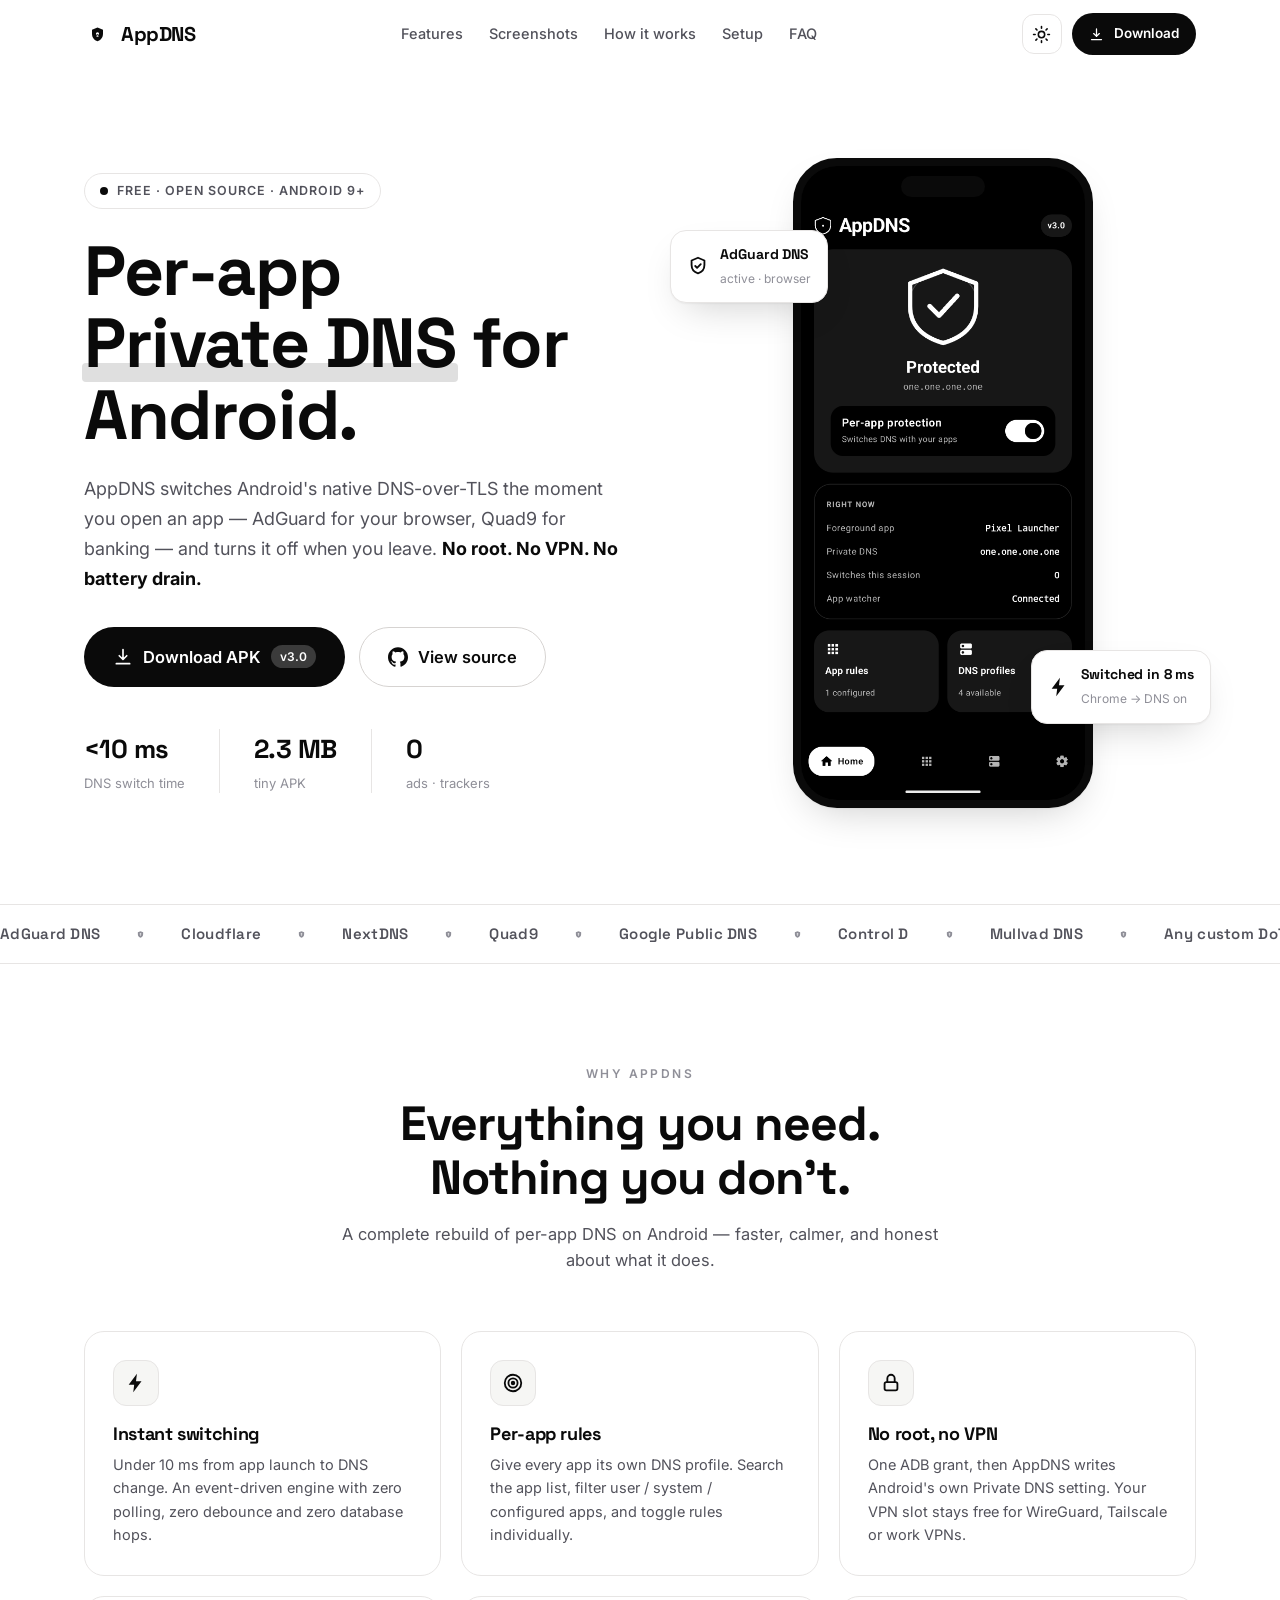
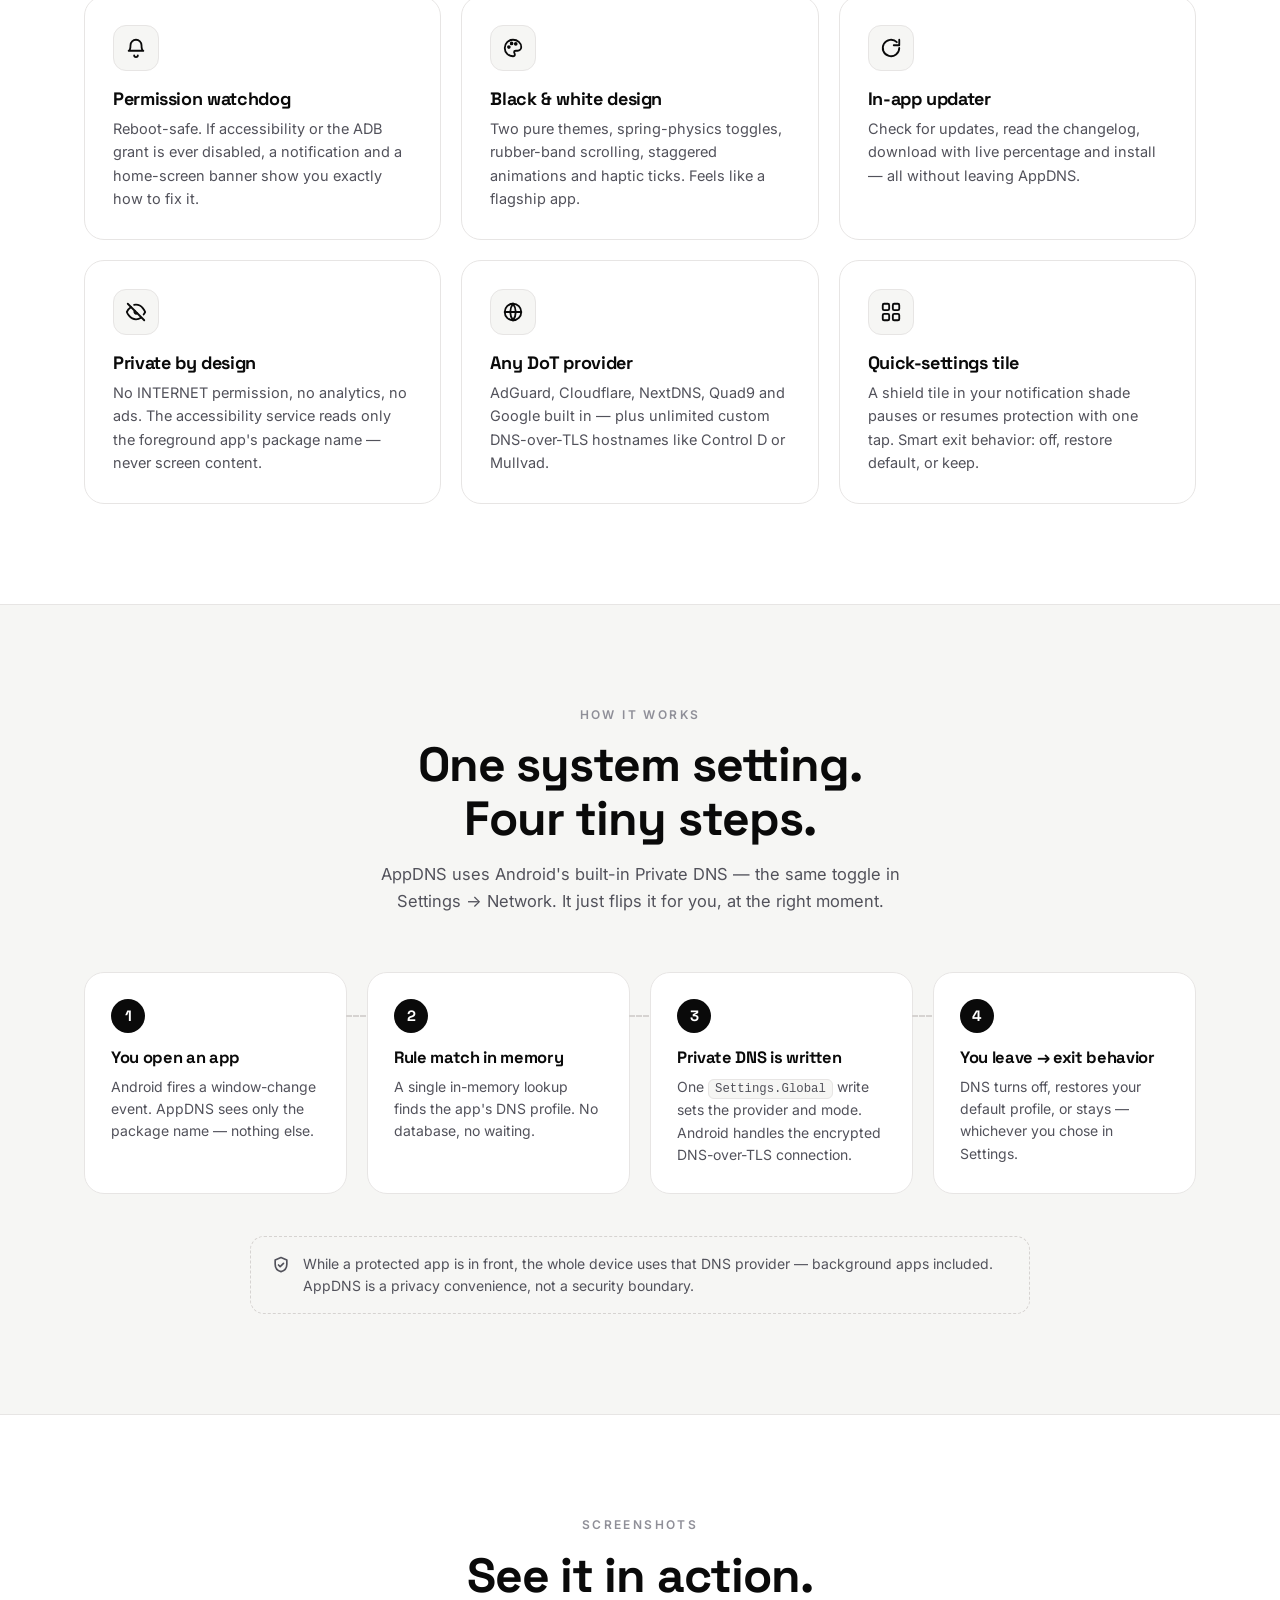
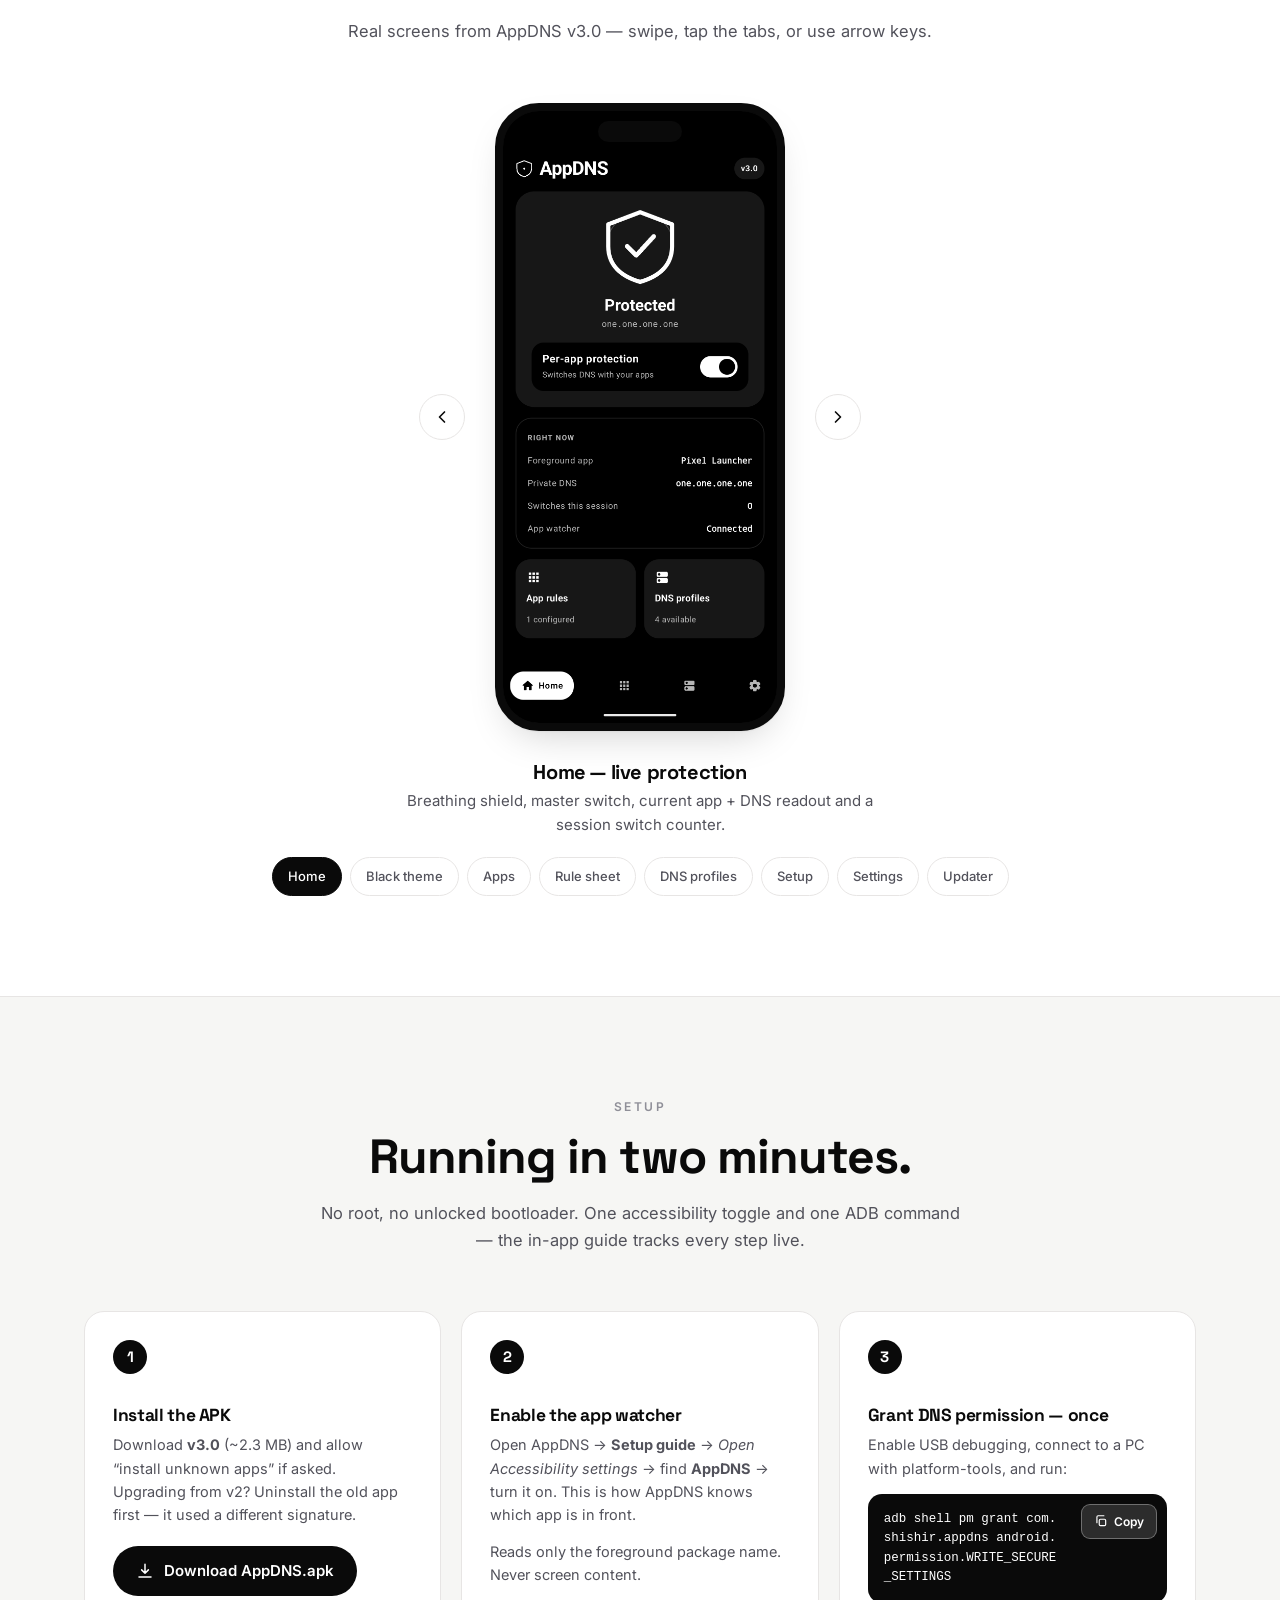
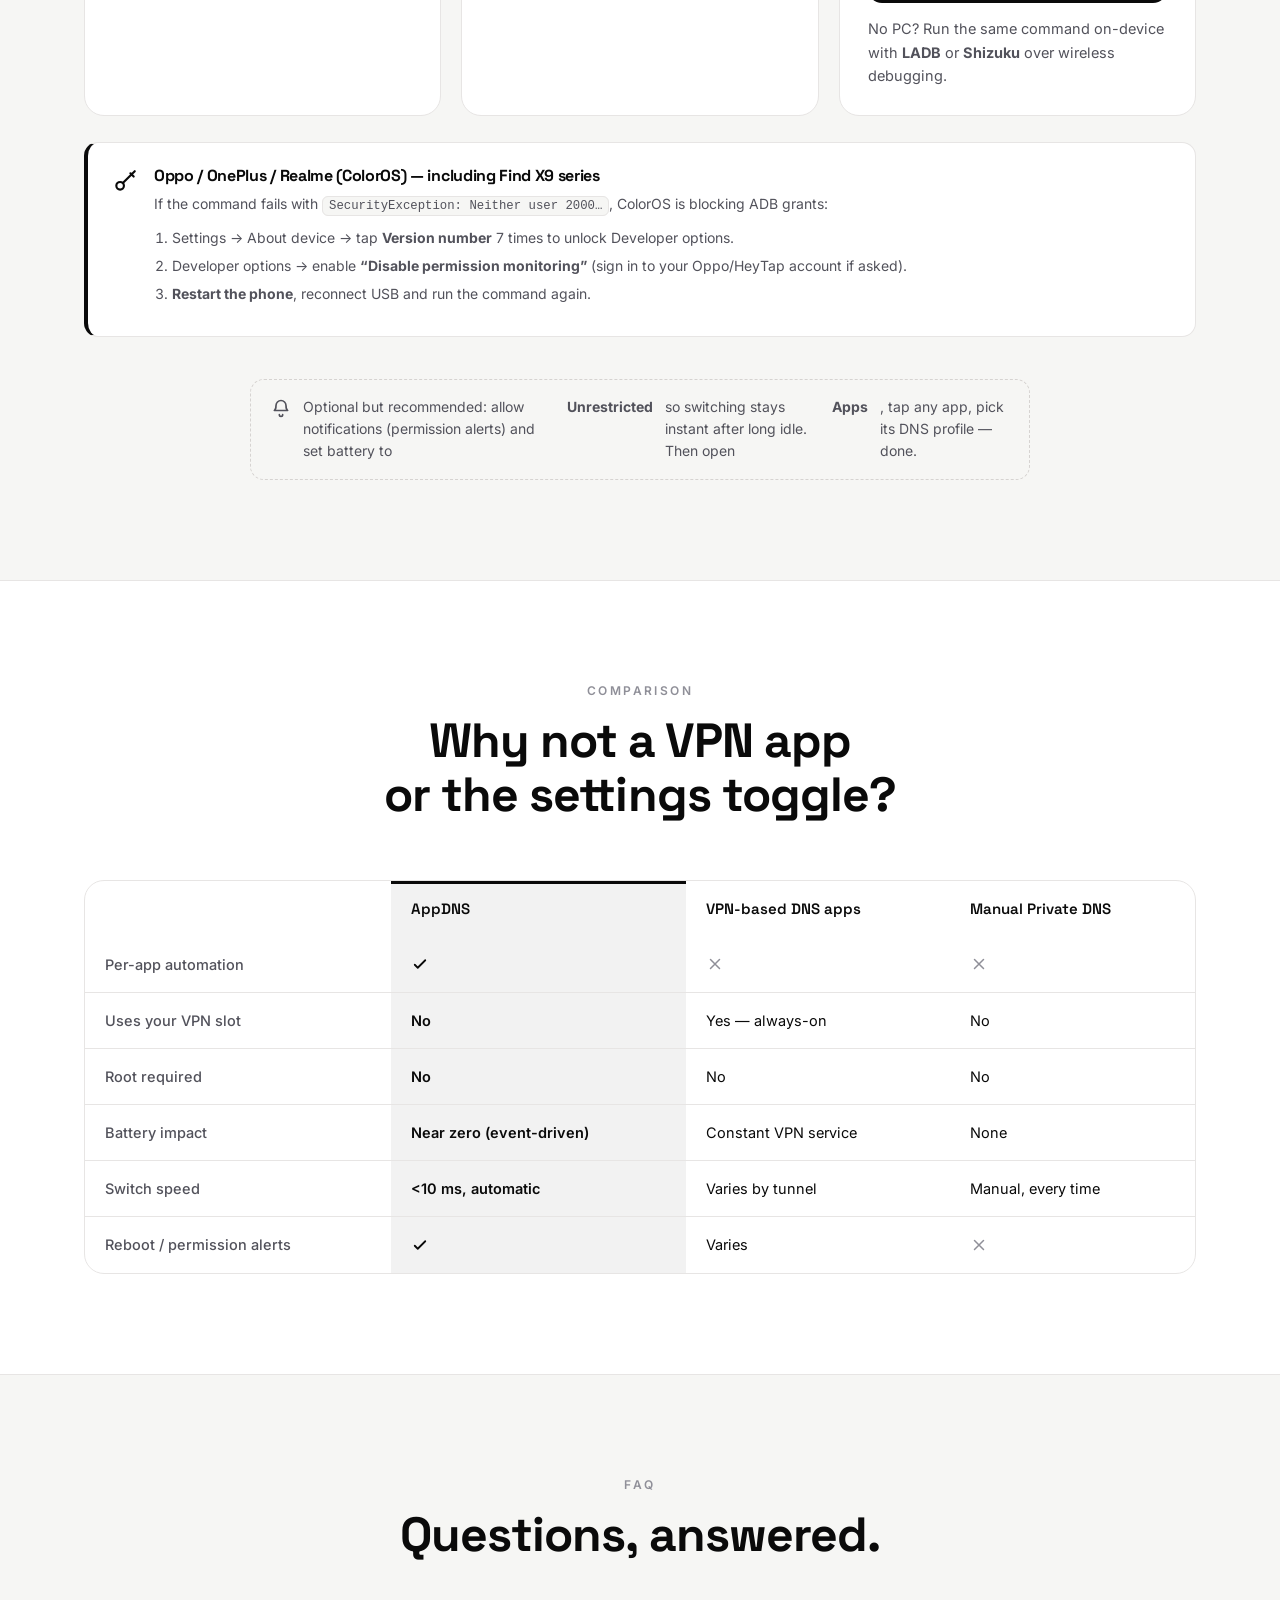
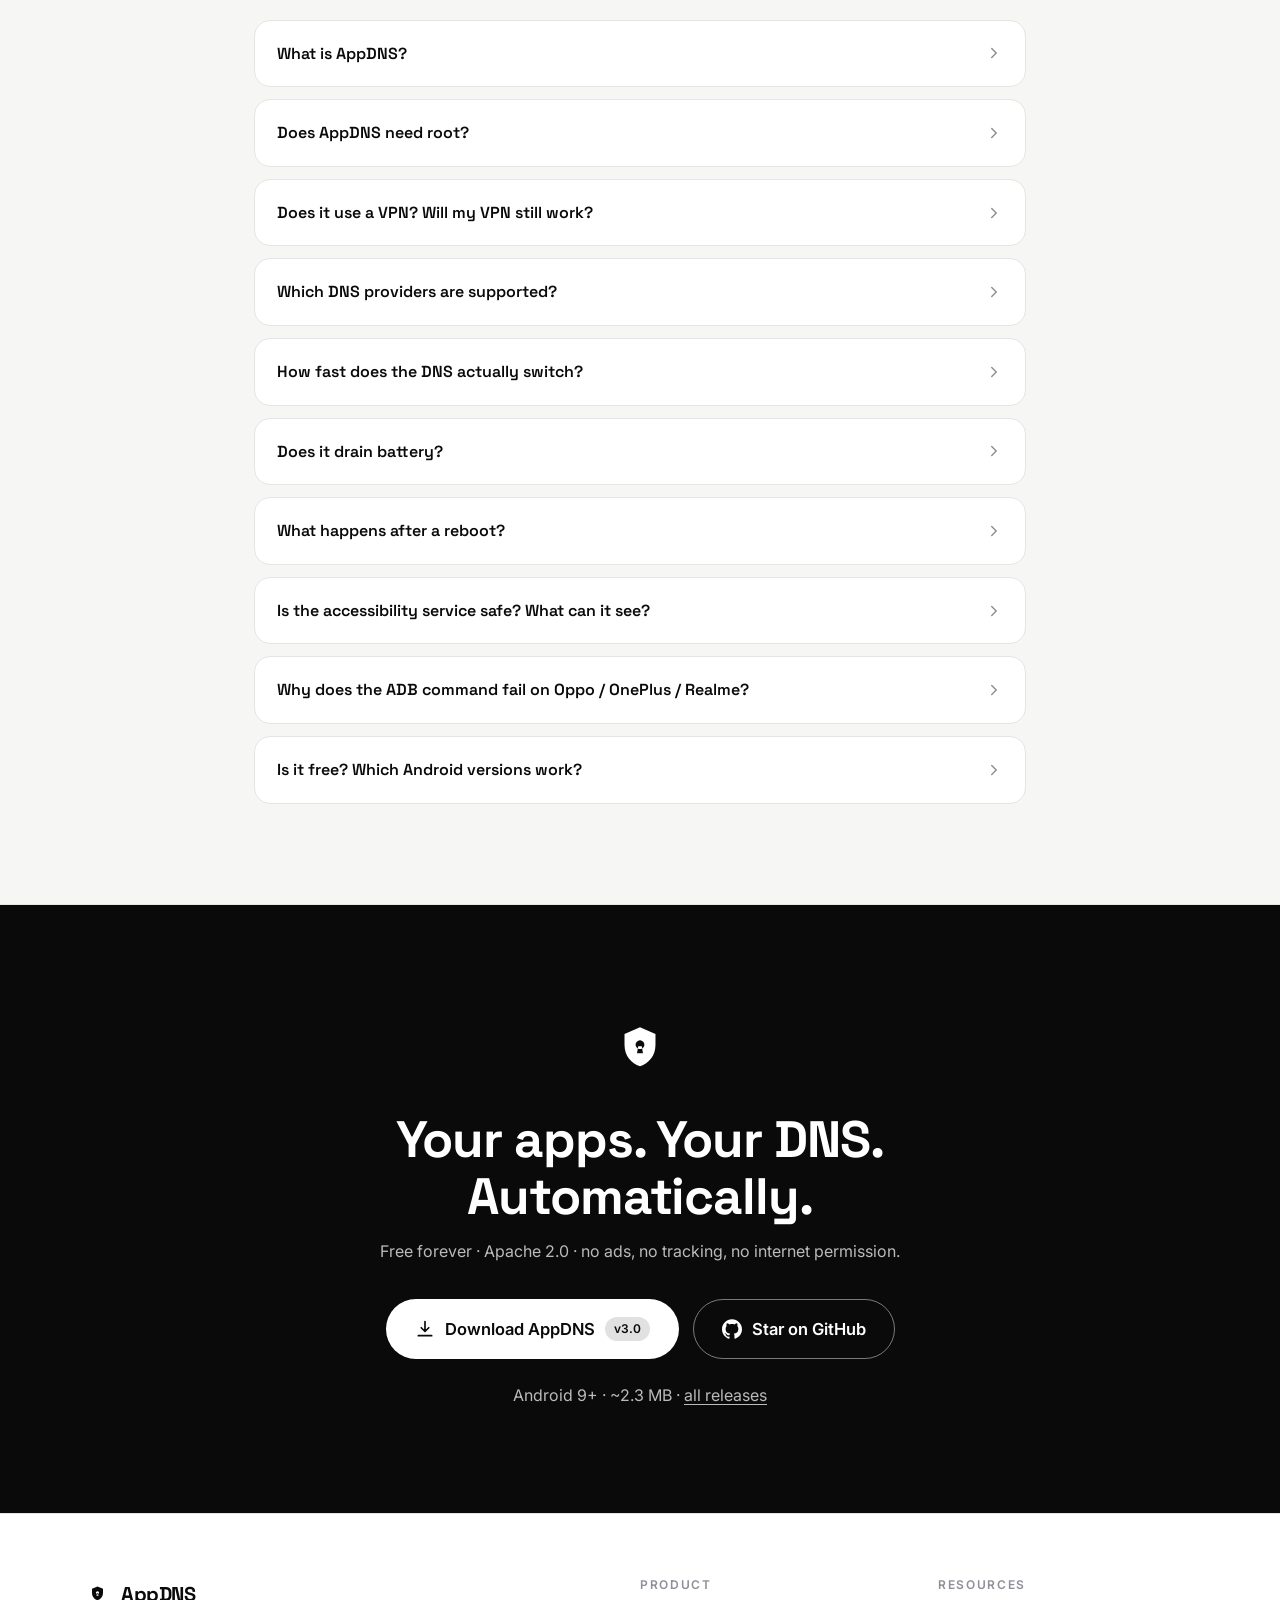
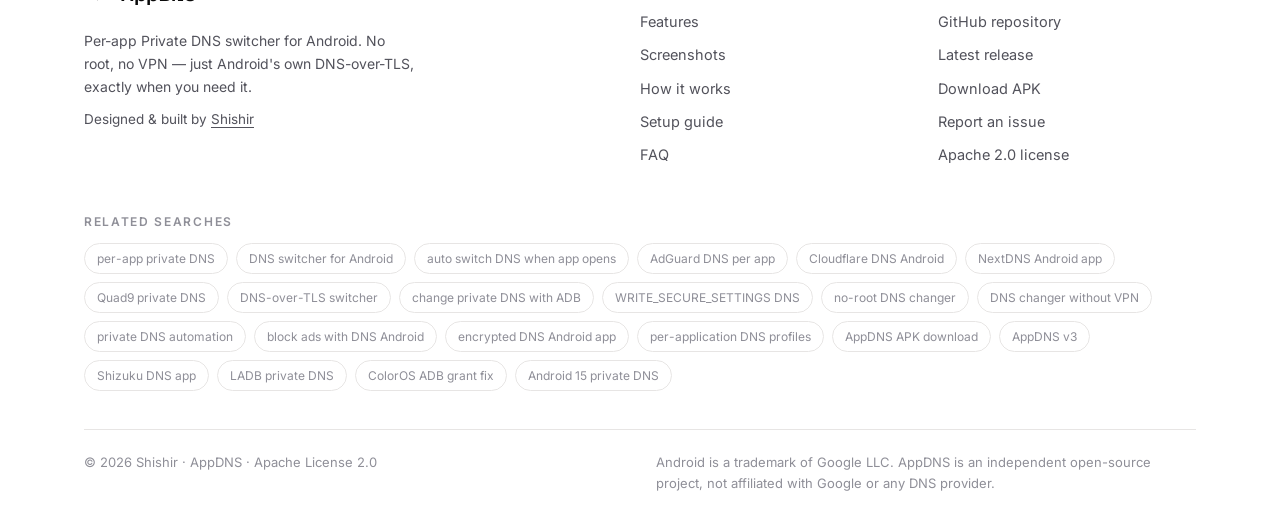
==== docs/index.html @ 61c4eb55 "Add SEO-optimized landing page (GitHub Pages)" ====
<!DOCTYPE html>
<html lang="en" data-theme="light">
<head>
<meta charset="utf-8">
<meta name="viewport" content="width=device-width, initial-scale=1">
<title>AppDNS — Per-App Private DNS Switcher for Android (No Root, No VPN)</title>
<meta name="description" content="AppDNS auto-switches Android's Private DNS (DNS-over-TLS) per app — AdGuard, Cloudflare, NextDNS, Quad9. No root, no VPN, instant switching. Free & open source APK.">
<meta name="keywords" content="appdns, appdns apk, appdns android, appdns v3, per app dns, per-app private dns, private dns per app android, dns switcher android, auto switch dns android, automatic dns changer, dns over tls app, dns-over-tls switcher, dot dns android, adguard dns per app, adguard private dns android, cloudflare dns android, nextdns android, quad9 android, google dns android, control d android, mullvad dns android, change private dns automatically, private dns automation, dns changer no root, no root dns app, write_secure_settings dns, adb private dns command, accessibility dns switcher, android dns app, per application dns, dns profiles android, app based dns, smart dns android, dns toggle app, private dns manager, dns privacy android, block ads dns android, encrypted dns android, shishir appdns, appdns github">
<meta name="author" content="Shishir">
<meta name="robots" content="index, follow, max-image-preview:large, max-snippet:-1">
<meta name="rating" content="general">
<link rel="canonical" href="https://shishir-ip.github.io/AppDNS/">
<meta name="theme-color" content="#ffffff">
<meta property="og:type" content="website">
<meta property="og:site_name" content="AppDNS">
<meta property="og:title" content="AppDNS — Per-App Private DNS Switcher for Android">
<meta property="og:description" content="Different Private DNS for every app. AdGuard when you browse, off when you leave. No root, no VPN, no battery drain. Free & open source.">
<meta property="og:url" content="https://shishir-ip.github.io/AppDNS/">
<meta property="og:image" content="https://shishir-ip.github.io/AppDNS/assets/og-image.png">
<meta property="og:image:width" content="1200">
<meta property="og:image:height" content="630">
<meta property="og:image:alt" content="AppDNS — Per-App Private DNS for Android. No root, no VPN, free and open source.">
<meta property="og:locale" content="en_US">
<meta name="twitter:card" content="summary_large_image">
<meta name="twitter:title" content="AppDNS — Per-App Private DNS Switcher for Android">
<meta name="twitter:description" content="Auto-switch Android Private DNS (DNS-over-TLS) per app. AdGuard, Cloudflare, NextDNS, Quad9. No root, no VPN. Free & open source APK.">
<meta name="twitter:image" content="https://shishir-ip.github.io/AppDNS/assets/og-image.png">
<meta name="twitter:image:alt" content="AppDNS shield logo — per-app private DNS for Android">
<meta name="application-name" content="AppDNS">
<meta name="apple-mobile-web-app-title" content="AppDNS">
<meta name="format-detection" content="telephone=no">
<link rel="icon" href="assets/favicon.ico" sizes="48x48">
<link rel="icon" href="assets/favicon.svg" type="image/svg+xml">
<link rel="icon" href="assets/favicon-192.png" type="image/png" sizes="192x192">
<link rel="apple-touch-icon" href="assets/apple-touch-icon.png">
<link rel="manifest" href="site.webmanifest">
<link rel="preconnect" href="https://fonts.googleapis.com">
<link rel="preconnect" href="https://fonts.gstatic.com" crossorigin>
<link href="https://fonts.googleapis.com/css2?family=Inter:wght@400;500;600&family=Space+Grotesk:wght@500;600;700&display=swap" rel="stylesheet">
<link rel="stylesheet" href="assets/style.css">
<link rel="preload" as="image" href="screenshots/home-light.png" fetchpriority="high">
<script type="application/ld+json">
{
  "@context": "https://schema.org",
  "@type": "SoftwareApplication",
  "name": "AppDNS",
  "alternateName": "AppDNS — Per-App Private DNS Switcher",
  "url": "https://shishir-ip.github.io/AppDNS/",
  "image": "https://shishir-ip.github.io/AppDNS/assets/og-image.png",
  "description": "AppDNS automatically switches Android's native Private DNS (DNS-over-TLS) per app. Open an app and its DNS profile applies in under 10 ms; leave and DNS turns off. No root, no VPN, no battery drain. Free and open source.",
  "operatingSystem": "Android 9.0 and up",
  "applicationCategory": "UtilitiesApplication",
  "applicationSubCategory": "DNS & Network Privacy",
  "softwareVersion": "3.0",
  "fileSize": "2.3MB",
  "downloadUrl": "https://github.com/Shishir-ip/AppDNS/releases/latest/download/AppDNS.apk",
  "installUrl": "https://github.com/Shishir-ip/AppDNS/releases/latest",
  "screenshot": [
    "https://shishir-ip.github.io/AppDNS/screenshots/home-light.png",
    "https://shishir-ip.github.io/AppDNS/screenshots/home-dark.png",
    "https://shishir-ip.github.io/AppDNS/screenshots/apps.png",
    "https://shishir-ip.github.io/AppDNS/screenshots/rule-sheet.png",
    "https://shishir-ip.github.io/AppDNS/screenshots/dns-profiles.png",
    "https://shishir-ip.github.io/AppDNS/screenshots/setup.png",
    "https://shishir-ip.github.io/AppDNS/screenshots/settings.png",
    "https://shishir-ip.github.io/AppDNS/screenshots/updater.png"
  ],
  "featureList": "Per-app Private DNS rules, DNS-over-TLS profiles (AdGuard, Cloudflare, NextDNS, Quad9, Google, custom), instant event-driven switching, permission watchdog with reboot alerts, quick-settings tile, in-app updater, black & white themes, no internet permission",
  "offers": { "@type": "Offer", "price": "0", "priceCurrency": "USD", "availability": "https://schema.org/InStock" },
  "author": { "@type": "Person", "name": "Shishir", "url": "https://github.com/Shishir-ip" },
  "license": "https://www.apache.org/licenses/LICENSE-2.0",
  "isAccessibleForFree": true,
  "inLanguage": "en"
}
</script>
<script type="application/ld+json">
{
  "@context": "https://schema.org",
  "@type": "WebSite",
  "name": "AppDNS",
  "url": "https://shishir-ip.github.io/AppDNS/",
  "publisher": { "@type": "Person", "name": "Shishir", "url": "https://github.com/Shishir-ip" }
}
</script>
<script type="application/ld+json">
{
  "@context": "https://schema.org",
  "@type": "FAQPage",
  "mainEntity": [
    { "@type": "Question", "name": "What is AppDNS?", "acceptedAnswer": { "@type": "Answer", "text": "AppDNS is a free, open-source Android app that automatically switches the system Private DNS (DNS-over-TLS) provider based on the app you are using. Open a configured app and its DNS profile applies instantly; leave it and DNS turns off or restores your default." } },
    { "@type": "Question", "name": "Does AppDNS need root?", "acceptedAnswer": { "@type": "Answer", "text": "No. One ADB command grants WRITE_SECURE_SETTINGS once — no root and no unlocked bootloader. You can also run the command on-device with Shizuku or LADB over wireless debugging." } },
    { "@type": "Question", "name": "Does AppDNS use a VPN?", "acceptedAnswer": { "@type": "Answer", "text": "No. AppDNS writes directly to Android's native Private DNS setting, so your VPN slot stays free. WireGuard, Tailscale and work VPNs keep working, and there is no always-on VPN notification." } },
    { "@type": "Question", "name": "Which DNS providers does AppDNS support?", "acceptedAnswer": { "@type": "Answer", "text": "Any DNS-over-TLS hostname: AdGuard, Cloudflare, NextDNS, Quad9, Google, Control D, Mullvad, or your own server. Four profiles are built in and you can add unlimited custom profiles." } },
    { "@type": "Question", "name": "How fast does AppDNS switch DNS?", "acceptedAnswer": { "@type": "Answer", "text": "Typically under 10 milliseconds after an app comes to the foreground. Rules live in memory and an accessibility window-change event triggers a single system write — no polling, no database, no debounce." } },
    { "@type": "Question", "name": "Does AppDNS drain battery?", "acceptedAnswer": { "@type": "Answer", "text": "No. It is event-driven and idle between app switches. There is no background polling and no network traffic — the app does not even hold the INTERNET permission." } },
    { "@type": "Question", "name": "What happens after a reboot?", "acceptedAnswer": { "@type": "Answer", "text": "Both permissions normally survive reboots. If your device ever disables the accessibility service or revokes the ADB grant, AppDNS's watchdog detects it and shows a notification plus a home-screen banner with a fix-it guide." } },
    { "@type": "Question", "name": "Is the accessibility service safe? What can it see?", "acceptedAnswer": { "@type": "Answer", "text": "AppDNS reads only the foreground app's package name from window-change events. It never reads screen content, keystrokes or personal data, and it has no internet permission, so nothing can leave your device. The full source code is public on GitHub." } },
    { "@type": "Question", "name": "Why does the ADB command fail on Oppo, OnePlus or Realme?", "acceptedAnswer": { "@type": "Answer", "text": "ColorOS blocks ADB permission grants with 'SecurityException: Neither user 2000...'. Enable Developer options, turn on 'Disable permission monitoring' (sign-in may be required), restart the phone and run the command again. The in-app setup guide walks you through it." } },
    { "@type": "Question", "name": "Is AppDNS free and which Android versions are supported?", "acceptedAnswer": { "@type": "Answer", "text": "Completely free and open source under Apache 2.0 — no ads, no tracking. It works on Android 9 (Pie) and newer, including Android 15. The APK is about 2.3 MB and future versions install through the built-in updater." } }
  ]
}
</script>
<script>(function(){try{var t=localStorage.getItem('appdns-theme');if(!t)t=window.matchMedia('(prefers-color-scheme: dark)').matches?'dark':'light';document.documentElement.setAttribute('data-theme',t);}catch(e){}})();</script>
</head>
<body>
<a class="skip-link" href="#main">Skip to content</a>
<div class="progress" id="progress" aria-hidden="true"></div>
<svg width="0" height="0" style="position:absolute" aria-hidden="true">
  <defs>
    <symbol id="i-shield" viewBox="0 0 108 108"><path fill="currentColor" fill-rule="evenodd" d="M54 26 L76 35.4 V51 C76 66.2 66.6 76.9 54 81.4 C41.4 76.9 32 66.2 32 51 V35.4 Z M54 44.5 a6.2 6.2 0 1 0 .01 0 Z M51.4 53 L56.6 53 L58.2 63 L49.8 63 Z"/></symbol>
    <symbol id="i-github" viewBox="0 0 24 24"><path fill="currentColor" d="M12 .297c-6.63 0-12 5.373-12 12 0 5.303 3.438 9.8 8.205 11.385.6.113.82-.258.82-.577 0-.285-.01-1.04-.015-2.04-3.338.724-4.042-1.61-4.042-1.61C4.422 18.07 3.633 17.7 3.633 17.7c-1.087-.744.084-.729.084-.729 1.205.084 1.838 1.236 1.838 1.236 1.07 1.835 2.809 1.305 3.495.998.108-.776.417-1.305.76-1.605-2.665-.3-5.466-1.332-5.466-5.93 0-1.31.465-2.38 1.235-3.22-.135-.303-.54-1.523.105-3.176 0 0 1.005-.322 3.3 1.23.96-.267 1.98-.399 3-.405 1.02.006 2.04.138 3 .405 2.28-1.552 3.285-1.23 3.285-1.23.645 1.653.24 2.873.12 3.176.765.84 1.23 1.91 1.23 3.22 0 4.61-2.805 5.625-5.475 5.92.42.36.81 1.096.81 2.22 0 1.606-.015 2.896-.015 3.286 0 .315.21.69.825.57C20.565 22.092 24 17.592 24 12.297c0-6.627-5.373-12-12-12"/></symbol>
    <symbol id="i-download" viewBox="0 0 24 24"><path fill="none" stroke="currentColor" stroke-width="2" stroke-linecap="round" stroke-linejoin="round" d="M12 3v12m0 0-4.5-4.5M12 15l4.5-4.5M4 20h16"/></symbol>
    <symbol id="i-sun" viewBox="0 0 24 24"><g fill="none" stroke="currentColor" stroke-width="2" stroke-linecap="round"><circle cx="12" cy="12" r="4"/><path d="M12 2v2m0 16v2M4.9 4.9l1.4 1.4m11.4 11.4 1.4 1.4M2 12h2m16 0h2M4.9 19.1l1.4-1.4M17.7 6.3l1.4-1.4"/></g></symbol>
    <symbol id="i-moon" viewBox="0 0 24 24"><path fill="none" stroke="currentColor" stroke-width="2" stroke-linecap="round" stroke-linejoin="round" d="M21 12.8A9 9 0 1 1 11.2 3a7 7 0 0 0 9.8 9.8z"/></symbol>
    <symbol id="i-menu" viewBox="0 0 24 24"><path fill="none" stroke="currentColor" stroke-width="2" stroke-linecap="round" d="M4 7h16M4 12h16M4 17h16"/></symbol>
    <symbol id="i-x" viewBox="0 0 24 24"><path fill="none" stroke="currentColor" stroke-width="2" stroke-linecap="round" d="M6 6l12 12M18 6 6 18"/></symbol>
    <symbol id="i-chev" viewBox="0 0 24 24"><path fill="none" stroke="currentColor" stroke-width="2" stroke-linecap="round" stroke-linejoin="round" d="M9 6l6 6-6 6"/></symbol>
    <symbol id="i-copy" viewBox="0 0 24 24"><g fill="none" stroke="currentColor" stroke-width="2" stroke-linecap="round" stroke-linejoin="round"><rect x="9" y="9" width="11" height="11" rx="2"/><path d="M5 15V5a2 2 0 0 1 2-2h10"/></g></symbol>
    <symbol id="i-check" viewBox="0 0 24 24"><path fill="none" stroke="currentColor" stroke-width="2.4" stroke-linecap="round" stroke-linejoin="round" d="M5 13l4 4L19 7"/></symbol>
    <symbol id="i-bolt" viewBox="0 0 24 24"><path fill="currentColor" d="M13 2 4 14h6l-1 8 9-12h-6l1-8z"/></symbol>
    <symbol id="i-target" viewBox="0 0 24 24"><g fill="none" stroke="currentColor" stroke-width="2"><circle cx="12" cy="12" r="9"/><circle cx="12" cy="12" r="5"/><circle cx="12" cy="12" r="1.4" fill="currentColor"/></g></symbol>
    <symbol id="i-lock" viewBox="0 0 24 24"><g fill="none" stroke="currentColor" stroke-width="2" stroke-linecap="round" stroke-linejoin="round"><rect x="5" y="11" width="14" height="9" rx="2"/><path d="M8 11V7a4 4 0 0 1 8 0v4"/></g></symbol>
    <symbol id="i-bell" viewBox="0 0 24 24"><g fill="none" stroke="currentColor" stroke-width="2" stroke-linecap="round" stroke-linejoin="round"><path d="M6 9a6 6 0 0 1 12 0c0 5 2 6 2 6H4s2-1 2-6"/><path d="M10 20a2 2 0 0 0 4 0"/></g></symbol>
    <symbol id="i-palette" viewBox="0 0 24 24"><g fill="none" stroke="currentColor" stroke-width="2" stroke-linecap="round" stroke-linejoin="round"><path d="M12 3a9 9 0 1 0 0 18c1.4 0 2-.9 2-2 0-1.2-.8-1.6-.8-2.6 0-1 .8-1.4 1.8-1.4H17a4 4 0 0 0 4-4c0-4.4-4-8-9-8z"/><circle cx="7.5" cy="11" r="1" fill="currentColor"/><circle cx="10.5" cy="7" r="1" fill="currentColor"/><circle cx="15" cy="7.5" r="1" fill="currentColor"/></g></symbol>
    <symbol id="i-refresh" viewBox="0 0 24 24"><g fill="none" stroke="currentColor" stroke-width="2" stroke-linecap="round" stroke-linejoin="round"><path d="M21 12a9 9 0 1 1-2.64-6.36"/><path d="M21 3v6h-6"/></g></symbol>
    <symbol id="i-eyeoff" viewBox="0 0 24 24"><g fill="none" stroke="currentColor" stroke-width="2" stroke-linecap="round" stroke-linejoin="round"><path d="M3 3l18 18"/><path d="M10.6 10.6a2 2 0 0 0 2.8 2.8"/><path d="M9.9 4.24A9.5 9.5 0 0 1 12 4c7 0 10 8 10 8a13.4 13.4 0 0 1-1.67 2.68"/><path d="M6.61 6.61A13.5 13.5 0 0 0 2 12s3 8 10 8a9.7 9.7 0 0 0 5.39-1.61"/></g></symbol>
    <symbol id="i-globe" viewBox="0 0 24 24"><g fill="none" stroke="currentColor" stroke-width="2" stroke-linecap="round"><circle cx="12" cy="12" r="9"/><path d="M3 12h18"/><path d="M12 3a15 15 0 0 1 0 18 15 15 0 0 1 0-18z"/></g></symbol>
    <symbol id="i-arrow" viewBox="0 0 24 24"><path fill="none" stroke="currentColor" stroke-width="2" stroke-linecap="round" stroke-linejoin="round" d="M5 12h14m-6-6 6 6-6 6"/></symbol>
    <symbol id="i-key" viewBox="0 0 24 24"><g fill="none" stroke="currentColor" stroke-width="2" stroke-linecap="round" stroke-linejoin="round"><circle cx="7.5" cy="15.5" r="3.5"/><path d="M10 13 21 2m-4 2 3 3"/></g></symbol>
    <symbol id="i-tile" viewBox="0 0 24 24"><g fill="none" stroke="currentColor" stroke-width="2" stroke-linejoin="round"><rect x="3" y="3" width="7" height="7" rx="1.5"/><rect x="14" y="3" width="7" height="7" rx="1.5"/><rect x="3" y="14" width="7" height="7" rx="1.5"/><rect x="14" y="14" width="7" height="7" rx="1.5"/></g></symbol>
    <symbol id="i-shieldcheck" viewBox="0 0 24 24"><g fill="none" stroke="currentColor" stroke-width="2" stroke-linecap="round" stroke-linejoin="round"><path d="M12 3l7 3v5c0 5-3.5 8-7 9-3.5-1-7-4-7-9V6z"/><path d="M9 12l2 2 4-4"/></g></symbol>
  </defs>
</svg>
<header class="nav" id="nav">
  <div class="container nav-inner">
    <a class="brand" href="#top" aria-label="AppDNS — back to top">
      <svg class="brand-mark" aria-hidden="true"><use href="#i-shield"/></svg>
      <span class="brand-name">AppDNS</span>
    </a>
    <nav class="nav-links" id="navLinks" aria-label="Primary">
      <a href="#features">Features</a>
      <a href="#screenshots">Screenshots</a>
      <a href="#how">How it works</a>
      <a href="#setup">Setup</a>
      <a href="#faq">FAQ</a>
    </nav>
    <div class="nav-actions">
      <button class="icon-btn" id="themeToggle" type="button" aria-label="Switch between black and white theme">
        <svg class="ic-sun" aria-hidden="true"><use href="#i-sun"/></svg>
        <svg class="ic-moon" aria-hidden="true"><use href="#i-moon"/></svg>
      </button>
      <a class="btn btn-primary btn-sm nav-dl" href="https://github.com/Shishir-ip/AppDNS/releases/latest/download/AppDNS.apk">
        <svg aria-hidden="true"><use href="#i-download"/></svg><span>Download</span>
      </a>
      <button class="icon-btn menu-btn" id="menuBtn" type="button" aria-label="Open menu" aria-expanded="false" aria-controls="navLinks">
        <svg class="ic-menu" aria-hidden="true"><use href="#i-menu"/></svg>
        <svg class="ic-x" aria-hidden="true"><use href="#i-x"/></svg>
      </button>
    </div>
  </div>
</header>
<main id="main">
<section class="hero" id="top">
  <div class="container hero-grid">
    <div class="hero-copy">
      <p class="eyebrow reveal"><span class="pulse-dot" aria-hidden="true"></span>Free · Open source · Android 9+</p>
      <h1 class="reveal d1">Per-app <span class="h1-mark">Private&nbsp;DNS</span> for Android.</h1>
      <p class="lead reveal d2">AppDNS switches Android's native DNS-over-TLS the moment you open an app — AdGuard for your browser, Quad9 for banking — and turns it off when you leave. <strong>No root. No VPN. No battery drain.</strong></p>
      <div class="hero-cta reveal d3">
        <a class="btn btn-primary btn-lg" href="https://github.com/Shishir-ip/AppDNS/releases/latest/download/AppDNS.apk">
          <svg aria-hidden="true"><use href="#i-download"/></svg>
          Download APK <span class="ver-pill" data-version>v3.0</span>
        </a>
        <a class="btn btn-ghost btn-lg" href="https://github.com/Shishir-ip/AppDNS" target="_blank" rel="noopener">
          <svg aria-hidden="true"><use href="#i-github"/></svg>
          View source
        </a>
      </div>
      <ul class="hero-stats reveal d4">
        <li><strong>&lt;10&nbsp;ms</strong><span>DNS switch time</span></li>
        <li><strong>2.3&nbsp;MB</strong><span>tiny APK</span></li>
        <li><strong>0</strong><span>ads · trackers</span></li>
      </ul>
    </div>
    <div class="hero-visual reveal d2">
      <div class="radar" aria-hidden="true"><i></i><i></i><i></i></div>
      <div class="phone-tilt" id="heroTilt">
        <div class="phone phone-hero float-anim">
          <div class="phone-notch" aria-hidden="true"></div>
          <img id="heroShot" src="screenshots/home-light.png" alt="AppDNS home screen — live shield status showing per-app private DNS protection is active" width="1080" height="2400" fetchpriority="high">
        </div>
      </div>
      <div class="hero-chip chip-a float-anim" aria-hidden="true">
        <svg><use href="#i-shieldcheck"/></svg>
        <div><b>AdGuard DNS</b><span>active · browser</span></div>
      </div>
      <div class="hero-chip chip-b float-anim" aria-hidden="true">
        <svg><use href="#i-bolt"/></svg>
        <div><b>Switched in 8&nbsp;ms</b><span>Chrome → DNS on</span></div>
      </div>
    </div>
  </div>
</section>
<div class="marquee" aria-label="Works with every DNS-over-TLS provider">
  <div class="marquee-track">
    <div class="marquee-group">
      <span>AdGuard DNS</span><svg aria-hidden="true"><use href="#i-shield"/></svg>
      <span>Cloudflare</span><svg aria-hidden="true"><use href="#i-shield"/></svg>
      <span>NextDNS</span><svg aria-hidden="true"><use href="#i-shield"/></svg>
      <span>Quad9</span><svg aria-hidden="true"><use href="#i-shield"/></svg>
      <span>Google Public DNS</span><svg aria-hidden="true"><use href="#i-shield"/></svg>
      <span>Control&nbsp;D</span><svg aria-hidden="true"><use href="#i-shield"/></svg>
      <span>Mullvad DNS</span><svg aria-hidden="true"><use href="#i-shield"/></svg>
      <span>Any custom DoT hostname</span><svg aria-hidden="true"><use href="#i-shield"/></svg>
    </div>
    <div class="marquee-group" aria-hidden="true">
      <span>AdGuard DNS</span><svg><use href="#i-shield"/></svg>
      <span>Cloudflare</span><svg><use href="#i-shield"/></svg>
      <span>NextDNS</span><svg><use href="#i-shield"/></svg>
      <span>Quad9</span><svg><use href="#i-shield"/></svg>
      <span>Google Public DNS</span><svg><use href="#i-shield"/></svg>
      <span>Control&nbsp;D</span><svg><use href="#i-shield"/></svg>
      <span>Mullvad DNS</span><svg><use href="#i-shield"/></svg>
      <span>Any custom DoT hostname</span><svg><use href="#i-shield"/></svg>
    </div>
  </div>
</div>
<section class="section" id="features">
  <div class="container">
    <header class="sec-head reveal">
      <p class="kicker">Why AppDNS</p>
      <h2>Everything you need.<br>Nothing you don't.</h2>
      <p class="sec-sub">A complete rebuild of per-app DNS on Android — faster, calmer, and honest about what it does.</p>
    </header>
    <div class="feat-grid">
      <article class="feat-card reveal">
        <div class="feat-ic"><svg aria-hidden="true"><use href="#i-bolt"/></svg></div>
        <h3>Instant switching</h3>
        <p>Under 10&nbsp;ms from app launch to DNS change. An event-driven engine with zero polling, zero debounce and zero database hops.</p>
      </article>
      <article class="feat-card reveal d1">
        <div class="feat-ic"><svg aria-hidden="true"><use href="#i-target"/></svg></div>
        <h3>Per-app rules</h3>
        <p>Give every app its own DNS profile. Search the app list, filter user / system / configured apps, and toggle rules individually.</p>
      </article>
      <article class="feat-card reveal d2">
        <div class="feat-ic"><svg aria-hidden="true"><use href="#i-lock"/></svg></div>
        <h3>No root, no VPN</h3>
        <p>One ADB grant, then AppDNS writes Android's own Private DNS setting. Your VPN slot stays free for WireGuard, Tailscale or work VPNs.</p>
      </article>
      <article class="feat-card reveal">
        <div class="feat-ic"><svg aria-hidden="true"><use href="#i-bell"/></svg></div>
        <h3>Permission watchdog</h3>
        <p>Reboot-safe. If accessibility or the ADB grant is ever disabled, a notification and a home-screen banner show you exactly how to fix it.</p>
      </article>
      <article class="feat-card reveal d1">
        <div class="feat-ic"><svg aria-hidden="true"><use href="#i-palette"/></svg></div>
        <h3>Black &amp; white design</h3>
        <p>Two pure themes, spring-physics toggles, rubber-band scrolling, staggered animations and haptic ticks. Feels like a flagship app.</p>
      </article>
      <article class="feat-card reveal d2">
        <div class="feat-ic"><svg aria-hidden="true"><use href="#i-refresh"/></svg></div>
        <h3>In-app updater</h3>
        <p>Check for updates, read the changelog, download with live percentage and install — all without leaving AppDNS.</p>
      </article>
      <article class="feat-card reveal">
        <div class="feat-ic"><svg aria-hidden="true"><use href="#i-eyeoff"/></svg></div>
        <h3>Private by design</h3>
        <p>No INTERNET permission, no analytics, no ads. The accessibility service reads only the foreground app's package name — never screen content.</p>
      </article>
      <article class="feat-card reveal d1">
        <div class="feat-ic"><svg aria-hidden="true"><use href="#i-globe"/></svg></div>
        <h3>Any DoT provider</h3>
        <p>AdGuard, Cloudflare, NextDNS, Quad9 and Google built in — plus unlimited custom DNS-over-TLS hostnames like Control&nbsp;D or Mullvad.</p>
      </article>
      <article class="feat-card reveal d2">
        <div class="feat-ic"><svg aria-hidden="true"><use href="#i-tile"/></svg></div>
        <h3>Quick-settings tile</h3>
        <p>A shield tile in your notification shade pauses or resumes protection with one tap. Smart exit behavior: off, restore default, or keep.</p>
      </article>
    </div>
  </div>
</section>
<section class="section section-alt" id="how">
  <div class="container">
    <header class="sec-head reveal">
      <p class="kicker">How it works</p>
      <h2>One system setting.<br>Four tiny steps.</h2>
      <p class="sec-sub">AppDNS uses Android's built-in Private DNS — the same toggle in Settings&nbsp;→&nbsp;Network. It just flips it for you, at the right moment.</p>
    </header>
    <ol class="steps">
      <li class="step reveal">
        <span class="step-num">1</span>
        <h3>You open an app</h3>
        <p>Android fires a window-change event. AppDNS sees only the package name — nothing else.</p>
      </li>
      <li class="step reveal d1">
        <span class="step-num">2</span>
        <h3>Rule match in memory</h3>
        <p>A single in-memory lookup finds the app's DNS profile. No database, no waiting.</p>
      </li>
      <li class="step reveal d2">
        <span class="step-num">3</span>
        <h3>Private DNS is written</h3>
        <p>One <code>Settings.Global</code> write sets the provider and mode. Android handles the encrypted DNS-over-TLS connection.</p>
      </li>
      <li class="step reveal d3">
        <span class="step-num">4</span>
        <h3>You leave → exit behavior</h3>
        <p>DNS turns off, restores your default profile, or stays — whichever you chose in Settings.</p>
      </li>
    </ol>
    <p class="note reveal"><svg aria-hidden="true"><use href="#i-shieldcheck"/></svg>While a protected app is in front, the whole device uses that DNS provider — background apps included. AppDNS is a privacy convenience, not a security boundary.</p>
  </div>
</section>
<section class="section" id="screenshots">
  <div class="container">
    <header class="sec-head reveal">
      <p class="kicker">Screenshots</p>
      <h2>See it in action.</h2>
      <p class="sec-sub">Real screens from AppDNS v3.0 — swipe, tap the tabs, or use arrow keys.</p>
    </header>
    <div class="shots-stage reveal">
      <button class="shot-arrow" id="shotPrev" type="button" aria-label="Previous screenshot"><svg aria-hidden="true"><use href="#i-chev"/></svg></button>
      <div class="phone phone-shot" id="shotPhone">
        <div class="phone-notch" aria-hidden="true"></div>
        <div class="shot-stack" id="shotStack">
          <img class="shot active" src="screenshots/home-light.png" alt="AppDNS home screen in white theme — live shield status, master protection switch, current app and DNS readout" width="1080" height="2400" loading="lazy" data-title="Home — live protection" data-desc="Breathing shield, master switch, current app + DNS readout and a session switch counter.">
          <img class="shot" src="screenshots/home-dark.png" alt="AppDNS home screen in pure black theme — per-app private DNS status on OLED black" width="1080" height="2400" loading="lazy" data-title="Pure black theme" data-desc="OLED-friendly black theme. Follow the system or pick White / Black manually.">
          <img class="shot" src="screenshots/apps.png" alt="AppDNS per-app rules list — searchable Android app list with DNS profile assignments" width="1080" height="2400" loading="lazy" data-title="Per-app rules" data-desc="Searchable app list with user / system / configured filters and per-rule toggles.">
          <img class="shot" src="screenshots/rule-sheet.png" alt="AppDNS bottom sheet — assign a DNS-over-TLS profile to a specific Android app" width="1080" height="2400" loading="lazy" data-title="Assign a profile" data-desc="Tap any app, pick its DNS in a smooth bottom sheet, enable or disable the rule.">
          <img class="shot" src="screenshots/dns-profiles.png" alt="AppDNS DNS profiles — Cloudflare, AdGuard, Google, Quad9 and custom DNS-over-TLS hostnames" width="1080" height="2400" loading="lazy" data-title="DNS profiles" data-desc="Cloudflare, AdGuard, Google and Quad9 built in — add unlimited custom DoT hostnames.">
          <img class="shot" src="screenshots/setup.png" alt="AppDNS setup guide — accessibility step, one-tap ADB command copy and ColorOS fix note" width="1080" height="2400" loading="lazy" data-title="Guided setup" data-desc="Live step status, one-tap copy of the ADB command, and the ColorOS fix note.">
          <img class="shot" src="screenshots/settings.png" alt="AppDNS settings — black and white themes, exit behavior, haptics and in-app update check" width="1080" height="2400" loading="lazy" data-title="Settings" data-desc="Theme, exit behavior, haptics, switch notifications, battery shortcut and credits.">
          <img class="shot" src="screenshots/updater.png" alt="AppDNS in-app updater — changelog popup and APK download with live percentage" width="1080" height="2400" loading="lazy" data-title="In-app updates" data-desc="Changelog popup, download with live percentage, then an Install button.">
        </div>
      </div>
      <button class="shot-arrow" id="shotNext" type="button" aria-label="Next screenshot"><svg aria-hidden="true"><use href="#i-chev"/></svg></button>
    </div>
    <div class="shots-caption reveal">
      <h3 id="shotTitle">Home — live protection</h3>
      <p id="shotDesc">Breathing shield, master switch, current app + DNS readout and a session switch counter.</p>
    </div>
    <div class="shots-tabs reveal" id="shotTabs" role="tablist" aria-label="Choose a screenshot">
      <button role="tab" aria-selected="true" type="button">Home</button>
      <button role="tab" aria-selected="false" type="button">Black theme</button>
      <button role="tab" aria-selected="false" type="button">Apps</button>
      <button role="tab" aria-selected="false" type="button">Rule sheet</button>
      <button role="tab" aria-selected="false" type="button">DNS profiles</button>
      <button role="tab" aria-selected="false" type="button">Setup</button>
      <button role="tab" aria-selected="false" type="button">Settings</button>
      <button role="tab" aria-selected="false" type="button">Updater</button>
    </div>
  </div>
</section>
<section class="section section-alt" id="setup">
  <div class="container">
    <header class="sec-head reveal">
      <p class="kicker">Setup</p>
      <h2>Running in two minutes.</h2>
      <p class="sec-sub">No root, no unlocked bootloader. One accessibility toggle and one ADB command — the in-app guide tracks every step live.</p>
    </header>
    <div class="setup-grid">
      <article class="setup-card reveal">
        <span class="step-num">1</span>
        <h3>Install the APK</h3>
        <p>Download <b data-version>v3.0</b> (~2.3&nbsp;MB) and allow “install unknown apps” if asked. Upgrading from v2? Uninstall the old app first — it used a different signature.</p>
        <a class="btn btn-primary" href="https://github.com/Shishir-ip/AppDNS/releases/latest/download/AppDNS.apk"><svg aria-hidden="true"><use href="#i-download"/></svg>Download AppDNS.apk</a>
      </article>
      <article class="setup-card reveal d1">
        <span class="step-num">2</span>
        <h3>Enable the app watcher</h3>
        <p>Open AppDNS → <b>Setup guide</b> → <i>Open Accessibility settings</i> → find <b>AppDNS</b> → turn it on. This is how AppDNS knows which app is in front.</p>
        <p class="mini">Reads only the foreground package name. Never screen content.</p>
      </article>
      <article class="setup-card reveal d2">
        <span class="step-num">3</span>
        <h3>Grant DNS permission — once</h3>
        <p>Enable USB debugging, connect to a PC with platform-tools, and run:</p>
        <div class="code-block">
          <code id="adbCmd">adb shell pm grant com.shishir.appdns android.permission.WRITE_SECURE_SETTINGS</code>
          <button class="copy-btn" id="copyAdb" type="button" aria-label="Copy ADB command">
            <svg class="ic-copy" aria-hidden="true"><use href="#i-copy"/></svg>
            <svg class="ic-check" aria-hidden="true"><use href="#i-check"/></svg>
            <span>Copy</span>
          </button>
        </div>
        <p class="mini">No PC? Run the same command on-device with <b>LADB</b> or <b>Shizuku</b> over wireless debugging.</p>
      </article>
    </div>
    <div class="callout reveal">
      <svg aria-hidden="true"><use href="#i-key"/></svg>
      <div>
        <h3>Oppo / OnePlus / Realme (ColorOS) — including Find X9 series</h3>
        <p>If the command fails with <code>SecurityException: Neither user 2000…</code>, ColorOS is blocking ADB grants:</p>
        <ol>
          <li>Settings → About device → tap <b>Version number</b> 7 times to unlock Developer options.</li>
          <li>Developer options → enable <b>“Disable permission monitoring”</b> (sign in to your Oppo/HeyTap account if asked).</li>
          <li><b>Restart the phone</b>, reconnect USB and run the command again.</li>
        </ol>
      </div>
    </div>
    <p class="note reveal"><svg aria-hidden="true"><use href="#i-bell"/></svg>Optional but recommended: allow notifications (permission alerts) and set battery to <b>Unrestricted</b> so switching stays instant after long idle. Then open <b>Apps</b>, tap any app, pick its DNS profile — done.</p>
  </div>
</section>
<section class="section" id="compare">
  <div class="container">
    <header class="sec-head reveal">
      <p class="kicker">Comparison</p>
      <h2>Why not a VPN app<br>or the settings toggle?</h2>
    </header>
    <div class="table-wrap reveal">
      <table class="compare">
        <thead>
          <tr><th scope="col">&nbsp;</th><th scope="col" class="hl">AppDNS</th><th scope="col">VPN-based DNS apps</th><th scope="col">Manual Private DNS</th></tr>
        </thead>
        <tbody>
          <tr><th scope="row">Per-app automation</th><td class="hl"><svg class="yes" aria-label="Yes"><use href="#i-check"/></svg></td><td><svg class="no" aria-label="No"><use href="#i-x"/></svg></td><td><svg class="no" aria-label="No"><use href="#i-x"/></svg></td></tr>
          <tr><th scope="row">Uses your VPN slot</th><td class="hl">No</td><td>Yes — always-on</td><td>No</td></tr>
          <tr><th scope="row">Root required</th><td class="hl">No</td><td>No</td><td>No</td></tr>
          <tr><th scope="row">Battery impact</th><td class="hl">Near zero (event-driven)</td><td>Constant VPN service</td><td>None</td></tr>
          <tr><th scope="row">Switch speed</th><td class="hl">&lt;10 ms, automatic</td><td>Varies by tunnel</td><td>Manual, every time</td></tr>
          <tr><th scope="row">Reboot / permission alerts</th><td class="hl"><svg class="yes" aria-label="Yes"><use href="#i-check"/></svg></td><td>Varies</td><td><svg class="no" aria-label="No"><use href="#i-x"/></svg></td></tr>
        </tbody>
      </table>
    </div>
  </div>
</section>
<section class="section section-alt" id="faq">
  <div class="container container-narrow">
    <header class="sec-head reveal">
      <p class="kicker">FAQ</p>
      <h2>Questions, answered.</h2>
    </header>
    <div class="faq-list">
      <div class="faq-item reveal">
        <button class="faq-q" type="button" aria-expanded="false"><span>What is AppDNS?</span><svg aria-hidden="true"><use href="#i-chev"/></svg></button>
        <div class="faq-a"><div><p>AppDNS is a free, open-source Android app that automatically switches the system <b>Private DNS (DNS-over-TLS)</b> provider based on the app you're using. Open a configured app and its DNS profile applies instantly; leave it and DNS turns off or restores your default.</p></div></div>
      </div>
      <div class="faq-item reveal">
        <button class="faq-q" type="button" aria-expanded="false"><span>Does AppDNS need root?</span><svg aria-hidden="true"><use href="#i-chev"/></svg></button>
        <div class="faq-a"><div><p>No. One ADB command grants <code>WRITE_SECURE_SETTINGS</code> once — no root, no unlocked bootloader. You can also run the command on-device with <b>Shizuku</b> or <b>LADB</b> over wireless debugging.</p></div></div>
      </div>
      <div class="faq-item reveal">
        <button class="faq-q" type="button" aria-expanded="false"><span>Does it use a VPN? Will my VPN still work?</span><svg aria-hidden="true"><use href="#i-chev"/></svg></button>
        <div class="faq-a"><div><p>No VPN at all. AppDNS writes directly to Android's native Private DNS setting, so your VPN slot stays free — WireGuard, Tailscale and work VPNs keep working, and there's no always-on VPN notification.</p></div></div>
      </div>
      <div class="faq-item reveal">
        <button class="faq-q" type="button" aria-expanded="false"><span>Which DNS providers are supported?</span><svg aria-hidden="true"><use href="#i-chev"/></svg></button>
        <div class="faq-a"><div><p>Any <b>DNS-over-TLS</b> hostname: AdGuard, Cloudflare, NextDNS (<code>&lt;id&gt;.dns.nextdns.io</code>), Quad9, Google, Control&nbsp;D, Mullvad — or your own server. Four profiles are built in and you can add unlimited custom ones.</p></div></div>
      </div>
      <div class="faq-item reveal">
        <button class="faq-q" type="button" aria-expanded="false"><span>How fast does the DNS actually switch?</span><svg aria-hidden="true"><use href="#i-chev"/></svg></button>
        <div class="faq-a"><div><p>Typically <b>under 10 milliseconds</b> after an app comes to the foreground. Rules live in memory and an accessibility window-change event triggers a single system write — no polling, no database, no debounce (that was the v2 problem).</p></div></div>
      </div>
      <div class="faq-item reveal">
        <button class="faq-q" type="button" aria-expanded="false"><span>Does it drain battery?</span><svg aria-hidden="true"><use href="#i-chev"/></svg></button>
        <div class="faq-a"><div><p>No. AppDNS is event-driven and idle between app switches. There's no background polling and no network traffic — the app doesn't even hold the <code>INTERNET</code> permission.</p></div></div>
      </div>
      <div class="faq-item reveal">
        <button class="faq-q" type="button" aria-expanded="false"><span>What happens after a reboot?</span><svg aria-hidden="true"><use href="#i-chev"/></svg></button>
        <div class="faq-a"><div><p>Both permissions normally survive reboots. If your device ever disables the accessibility service or revokes the ADB grant, the <b>permission watchdog</b> detects it on boot, screen-on and every 30 minutes — then shows a notification and a home-screen banner with a fix-it guide.</p></div></div>
      </div>
      <div class="faq-item reveal">
        <button class="faq-q" type="button" aria-expanded="false"><span>Is the accessibility service safe? What can it see?</span><svg aria-hidden="true"><use href="#i-chev"/></svg></button>
        <div class="faq-a"><div><p>AppDNS reads <b>only the foreground app's package name</b> from window-change events. It never reads screen content, keystrokes or personal data, and it has no internet permission, so nothing can leave your device. The full source code is public on GitHub.</p></div></div>
      </div>
      <div class="faq-item reveal">
        <button class="faq-q" type="button" aria-expanded="false"><span>Why does the ADB command fail on Oppo / OnePlus / Realme?</span><svg aria-hidden="true"><use href="#i-chev"/></svg></button>
        <div class="faq-a"><div><p>ColorOS blocks ADB permission grants with <code>SecurityException: Neither user 2000…</code>. Enable Developer options → turn on <b>“Disable permission monitoring”</b> (sign-in may be required), restart the phone and run the command again. The in-app setup guide walks you through it.</p></div></div>
      </div>
      <div class="faq-item reveal">
        <button class="faq-q" type="button" aria-expanded="false"><span>Is it free? Which Android versions work?</span><svg aria-hidden="true"><use href="#i-chev"/></svg></button>
        <div class="faq-a"><div><p>Completely free and open source under <b>Apache 2.0</b> — no ads, no tracking. Works on <b>Android 9 (Pie) and newer</b>, including Android 15. The APK is ~2.3&nbsp;MB and future versions install through the built-in updater.</p></div></div>
      </div>
    </div>
  </div>
</section>
<section class="cta" id="download">
  <div class="container cta-inner reveal">
    <svg class="cta-shield" aria-hidden="true"><use href="#i-shield"/></svg>
    <h2>Your apps. Your DNS.<br>Automatically.</h2>
    <p>Free forever · Apache 2.0 · no ads, no tracking, no internet permission.</p>
    <div class="hero-cta">
      <a class="btn btn-invert btn-lg" href="https://github.com/Shishir-ip/AppDNS/releases/latest/download/AppDNS.apk">
        <svg aria-hidden="true"><use href="#i-download"/></svg>
        Download AppDNS <span class="ver-pill" data-version>v3.0</span>
      </a>
      <a class="btn btn-invert-ghost btn-lg" href="https://github.com/Shishir-ip/AppDNS" target="_blank" rel="noopener">
        <svg aria-hidden="true"><use href="#i-github"/></svg>
        Star on GitHub
      </a>
    </div>
    <p class="cta-mini">Android 9+ · ~2.3 MB · <a href="https://github.com/Shishir-ip/AppDNS/releases/latest" target="_blank" rel="noopener">all releases</a></p>
  </div>
</section>
</main>
<footer class="footer">
  <div class="container">
    <div class="footer-grid">
      <div class="footer-brand">
        <a class="brand" href="#top"><svg class="brand-mark" aria-hidden="true"><use href="#i-shield"/></svg><span class="brand-name">AppDNS</span></a>
        <p>Per-app Private DNS switcher for Android. No root, no VPN — just Android's own DNS-over-TLS, exactly when you need it.</p>
        <p class="credit">Designed &amp; built by <a href="https://github.com/Shishir-ip" target="_blank" rel="noopener">Shishir</a></p>
      </div>
      <nav class="footer-col" aria-label="Product">
        <h3>Product</h3>
        <a href="#features">Features</a>
        <a href="#screenshots">Screenshots</a>
        <a href="#how">How it works</a>
        <a href="#setup">Setup guide</a>
        <a href="#faq">FAQ</a>
      </nav>
      <nav class="footer-col" aria-label="Resources">
        <h3>Resources</h3>
        <a href="https://github.com/Shishir-ip/AppDNS" target="_blank" rel="noopener">GitHub repository</a>
        <a href="https://github.com/Shishir-ip/AppDNS/releases/latest" target="_blank" rel="noopener">Latest release</a>
        <a href="https://github.com/Shishir-ip/AppDNS/releases/latest/download/AppDNS.apk">Download APK</a>
        <a href="https://github.com/Shishir-ip/AppDNS/issues" target="_blank" rel="noopener">Report an issue</a>
        <a href="https://github.com/Shishir-ip/AppDNS/blob/main/LICENSE" target="_blank" rel="noopener">Apache 2.0 license</a>
      </nav>
    </div>
    <div class="footer-tags" aria-label="Related searches">
      <h3>Related searches</h3>
      <p class="tag-cloud">
        <span>per-app private DNS</span><span>DNS switcher for Android</span><span>auto switch DNS when app opens</span><span>AdGuard DNS per app</span><span>Cloudflare DNS Android</span><span>NextDNS Android app</span><span>Quad9 private DNS</span><span>DNS-over-TLS switcher</span><span>change private DNS with ADB</span><span>WRITE_SECURE_SETTINGS DNS</span><span>no-root DNS changer</span><span>DNS changer without VPN</span><span>private DNS automation</span><span>block ads with DNS Android</span><span>encrypted DNS Android app</span><span>per-application DNS profiles</span><span>AppDNS APK download</span><span>AppDNS v3</span><span>Shizuku DNS app</span><span>LADB private DNS</span><span>ColorOS ADB grant fix</span><span>Android 15 private DNS</span>
      </p>
    </div>
    <div class="footer-bottom">
      <p>© <span id="year">2026</span> Shishir · AppDNS · Apache License 2.0</p>
      <p class="legal">Android is a trademark of Google LLC. AppDNS is an independent open-source project, not affiliated with Google or any DNS provider.</p>
    </div>
  </div>
</footer>
<script src="assets/app.js" defer></script>
</body>
</html>
---- docs/assets/style.css ----
/* AppDNS landing page — black & white, two themes */
:root{
  --bg:#ffffff; --bg-alt:#f6f6f4; --card:#ffffff;
  --ink:#0a0a0a; --ink-2:#52525b; --ink-3:#8f8f98;
  --line:#e7e5e4; --line-2:#d6d3d1;
  --btn:#0a0a0a; --btn-ink:#ffffff;
  --shadow:0 1px 2px rgba(0,0,0,.05),0 16px 40px -16px rgba(0,0,0,.22);
  --r:20px;
  --disp:'Space Grotesk',system-ui,sans-serif;
  --body:'Inter',system-ui,-apple-system,'Segoe UI',Roboto,sans-serif;
  --spring:cubic-bezier(.34,1.56,.64,1);
  --ease:cubic-bezier(.22,1,.36,1);
}
[data-theme="dark"]{
  --bg:#0a0a0a; --bg-alt:#101010; --card:#121212;
  --ink:#fafafa; --ink-2:#a1a1aa; --ink-3:#6f6f78;
  --line:#242424; --line-2:#3a3a3a;
  --btn:#fafafa; --btn-ink:#0a0a0a;
  --shadow:0 1px 2px rgba(0,0,0,.5),0 20px 48px -16px rgba(0,0,0,.75);
}
*,*::before,*::after{box-sizing:border-box;margin:0;padding:0}
html{scroll-behavior:smooth;scroll-padding-top:92px}
body{
  font-family:var(--body);font-size:16px;line-height:1.6;
  background:var(--bg);color:var(--ink);
  transition:background .45s ease,color .45s ease;
  -webkit-font-smoothing:antialiased;overflow-x:hidden;
}
img{max-width:100%;display:block}
a{color:inherit;text-decoration:none}
button{font:inherit;color:inherit}
svg{width:24px;height:24px;display:block}
::selection{background:var(--ink);color:var(--bg)}
:focus-visible{outline:2px solid var(--ink);outline-offset:3px;border-radius:6px}
::-webkit-scrollbar{width:10px;height:10px}
::-webkit-scrollbar-track{background:var(--bg)}
::-webkit-scrollbar-thumb{background:var(--line-2);border-radius:99px;border:2px solid var(--bg)}
h1,h2,h3{font-family:var(--disp);letter-spacing:-.02em;line-height:1.12;font-weight:700}
code{font-family:ui-monospace,SFMono-Regular,Menlo,Consolas,monospace;font-size:.88em;background:var(--bg-alt);border:1px solid var(--line);padding:2px 6px;border-radius:6px}
.container{max-width:1160px;margin-inline:auto;padding-inline:24px}
.container-narrow{max-width:820px}
.skip-link{position:fixed;top:-60px;left:16px;z-index:100;background:var(--ink);color:var(--bg);padding:10px 18px;border-radius:10px;transition:top .25s}
.skip-link:focus{top:14px}
.progress{position:fixed;top:0;left:0;height:2px;width:0;background:var(--ink);z-index:80;transition:width .1s linear}

/* ---------- nav ---------- */
.nav{position:fixed;top:0;left:0;right:0;z-index:70;background:color-mix(in srgb,var(--bg) 80%,transparent);backdrop-filter:blur(14px);-webkit-backdrop-filter:blur(14px);border-bottom:1px solid transparent;transition:border-color .3s,background .45s}
.nav.scrolled{border-bottom-color:var(--line)}
.nav-inner{display:flex;align-items:center;gap:24px;height:68px}
.brand{display:inline-flex;align-items:center;gap:10px}
.brand-mark{width:27px;height:27px;color:var(--ink)}
.brand-name{font-family:var(--disp);font-weight:700;font-size:20px;letter-spacing:-.02em}
.nav-links{display:flex;gap:26px;margin-inline:auto}
.nav-links a{font-size:14.5px;font-weight:500;color:var(--ink-2);position:relative;padding:4px 0;transition:color .25s}
.nav-links a::after{content:"";position:absolute;left:0;right:0;bottom:-2px;height:2px;background:var(--ink);border-radius:2px;transform:scaleX(0);transform-origin:left;transition:transform .3s var(--ease)}
.nav-links a:hover{color:var(--ink)}
.nav-links a:hover::after{transform:scaleX(1)}
.nav-actions{display:flex;align-items:center;gap:10px}
.icon-btn{width:40px;height:40px;display:grid;place-items:center;border:1px solid var(--line);border-radius:12px;background:transparent;cursor:pointer;position:relative;transition:background .25s,border-color .25s,transform .25s var(--spring)}
.icon-btn:hover{background:var(--bg-alt);border-color:var(--line-2)}
.icon-btn:active{transform:scale(.9)}
.icon-btn svg{width:19px;height:19px;position:absolute;transition:opacity .35s,transform .5s var(--spring)}
#themeToggle .ic-moon{opacity:0;transform:rotate(-90deg) scale(.4)}
[data-theme="dark"] #themeToggle .ic-sun{opacity:0;transform:rotate(90deg) scale(.4)}
[data-theme="dark"] #themeToggle .ic-moon{opacity:1;transform:none}
.menu-btn{display:none}
.menu-btn .ic-x{opacity:0;transform:rotate(90deg) scale(.4)}
.menu-btn.open .ic-menu{opacity:0;transform:rotate(-90deg) scale(.4)}
.menu-btn.open .ic-x{opacity:1;transform:none}

/* ---------- buttons ---------- */
.btn{display:inline-flex;align-items:center;justify-content:center;gap:10px;padding:12px 22px;border-radius:999px;border:1.5px solid transparent;font-weight:600;font-size:15px;cursor:pointer;white-space:nowrap;transition:transform .3s var(--spring),box-shadow .3s,background .3s,color .3s,border-color .3s}
.btn svg{width:18px;height:18px}
.btn:hover{transform:translateY(-2px)}
.btn:active{transform:scale(.95)}
.btn-primary{background:var(--btn);color:var(--btn-ink)}
.btn-primary:hover{box-shadow:var(--shadow)}
.btn-ghost{border-color:var(--line-2);color:var(--ink)}
.btn-ghost:hover{border-color:var(--ink)}
.btn-lg{padding:16px 28px;font-size:16.5px}
.btn-lg svg{width:20px;height:20px}
.btn-sm{padding:9px 16px;font-size:13.5px}
.btn-sm svg{width:15px;height:15px}
.ver-pill{font-size:12px;font-weight:600;padding:2px 9px;border-radius:999px;background:color-mix(in srgb,var(--btn-ink) 20%,transparent)}
.btn-invert{background:var(--bg);color:var(--ink)}
.btn-invert .ver-pill{background:color-mix(in srgb,var(--ink) 12%,transparent)}
.btn-invert:hover{box-shadow:0 18px 44px -14px rgba(0,0,0,.55)}
.btn-invert-ghost{border-color:color-mix(in srgb,var(--bg) 45%,transparent);color:var(--bg)}
.btn-invert-ghost:hover{border-color:var(--bg)}
/* ---------- hero ---------- */
.hero{padding:158px 0 96px;position:relative}
.hero-grid{display:grid;grid-template-columns:1.05fr .95fr;gap:48px;align-items:center}
.eyebrow{display:inline-flex;align-items:center;gap:9px;font-size:12.5px;font-weight:600;letter-spacing:.08em;text-transform:uppercase;color:var(--ink-2);border:1px solid var(--line);background:var(--card);padding:7px 15px;border-radius:999px;margin-bottom:26px}
.pulse-dot{width:8px;height:8px;border-radius:50%;background:var(--ink);position:relative}
.pulse-dot::after{content:"";position:absolute;inset:-4px;border-radius:50%;border:1.5px solid var(--ink);opacity:0;animation:dot-ping 2.2s ease-out infinite}
@keyframes dot-ping{0%{transform:scale(.5);opacity:.8}70%,100%{transform:scale(1.6);opacity:0}}
.hero h1{font-size:clamp(2.7rem,5.6vw,4.35rem);line-height:1.04;margin-bottom:22px}
.h1-mark{position:relative;white-space:nowrap}
.h1-mark::after{content:"";position:absolute;left:-2px;right:-2px;bottom:.06em;height:.28em;background:color-mix(in srgb,var(--ink) 13%,transparent);z-index:-1;border-radius:4px;transform:scaleX(0);transform-origin:left;animation:mark-in .9s .5s var(--ease) forwards}
@keyframes mark-in{to{transform:scaleX(1)}}
.lead{font-size:18px;color:var(--ink-2);max-width:540px;line-height:1.68}
.lead strong{color:var(--ink)}
.hero-cta{display:flex;gap:14px;flex-wrap:wrap;margin-top:32px}
.hero-stats{display:flex;list-style:none;margin-top:42px}
.hero-stats li{display:flex;flex-direction:column;gap:2px}
.hero-stats li+li{margin-left:34px;padding-left:34px;border-left:1px solid var(--line)}
.hero-stats strong{font-family:var(--disp);font-size:26px;letter-spacing:-.02em}
.hero-stats span{font-size:13px;color:var(--ink-3)}
.hero-visual{position:relative;display:grid;place-items:center;min-height:580px;perspective:1200px}
.radar{position:absolute;inset:0;display:grid;place-items:center;pointer-events:none}
.radar i{position:absolute;width:330px;height:330px;border:1px solid var(--line-2);border-radius:50%;opacity:0;animation:radar 4.2s linear infinite}
.radar i:nth-child(2){animation-delay:1.4s}
.radar i:nth-child(3){animation-delay:2.8s}
@keyframes radar{0%{transform:scale(.55);opacity:.9}100%{transform:scale(1.55);opacity:0}}
.phone-tilt{transform-style:preserve-3d;transition:transform .25s ease-out;will-change:transform}
.phone{position:relative;width:300px;aspect-ratio:9/19.5;border-radius:44px;border:8px solid var(--ink);background:var(--ink);overflow:hidden;box-shadow:var(--shadow);transition:border-color .45s}
.phone img{width:100%;height:100%;object-fit:cover;border-radius:36px}
.phone-notch{position:absolute;top:10px;left:50%;transform:translateX(-50%);width:84px;height:21px;background:var(--ink);border-radius:999px;z-index:3;transition:background .45s}
.float-anim{animation:floaty 6s ease-in-out infinite}
@keyframes floaty{50%{transform:translateY(-12px)}}
.hero-chip{position:absolute;display:flex;align-items:center;gap:11px;background:var(--card);border:1px solid var(--line);border-radius:16px;padding:12px 16px;box-shadow:var(--shadow);z-index:4}
.hero-chip svg{width:22px;height:22px;flex-shrink:0}
.hero-chip b{font-family:var(--disp);font-size:14px;display:block;letter-spacing:-.01em}
.hero-chip span{font-size:12px;color:var(--ink-3)}
.chip-a{top:11%;left:-4%;animation-delay:.9s}
.chip-b{bottom:13%;right:-3%;animation-delay:1.8s;animation-duration:7s}

/* ---------- marquee ---------- */
.marquee{border-block:1px solid var(--line);padding:17px 0;overflow:hidden;background:var(--bg);transition:background .45s}
.marquee-track{display:flex;width:max-content;animation:mq 32s linear infinite}
.marquee:hover .marquee-track{animation-play-state:paused}
.marquee-group{display:flex;align-items:center;gap:34px;padding-right:34px}
.marquee-group span{font-family:var(--disp);font-weight:600;font-size:15px;letter-spacing:.02em;color:var(--ink-2);white-space:nowrap}
.marquee-group svg{width:13px;height:13px;color:var(--ink-3);flex-shrink:0}
@keyframes mq{to{transform:translateX(-50%)}}
/* ---------- sections ---------- */
.section{padding:100px 0}
.section-alt{background:var(--bg-alt);border-block:1px solid var(--line);transition:background .45s}
.sec-head{text-align:center;max-width:640px;margin:0 auto 58px}
.kicker{font-size:12px;font-weight:600;letter-spacing:.2em;text-transform:uppercase;color:var(--ink-3);margin-bottom:14px}
.sec-head h2{font-size:clamp(2rem,4.4vw,3rem);margin-bottom:16px}
.sec-sub{color:var(--ink-2);font-size:16.5px}

/* ---------- features ---------- */
.feat-grid{display:grid;grid-template-columns:repeat(3,1fr);gap:20px}
.feat-card{background:var(--card);border:1px solid var(--line);border-radius:var(--r);padding:28px;transition:transform .35s var(--spring),border-color .3s,box-shadow .3s,background .45s}
.feat-card:hover{transform:translateY(-5px);border-color:var(--line-2);box-shadow:var(--shadow)}
.feat-ic{width:46px;height:46px;border-radius:13px;display:grid;place-items:center;background:var(--bg-alt);border:1px solid var(--line);margin-bottom:18px;transition:background .3s,color .3s,border-color .3s}
.feat-ic svg{width:22px;height:22px}
.feat-card:hover .feat-ic{background:var(--ink);color:var(--bg);border-color:var(--ink)}
.feat-card h3{font-size:18px;margin-bottom:8px}
.feat-card p{font-size:14.5px;color:var(--ink-2);line-height:1.62}

/* ---------- how it works ---------- */
.steps{display:grid;grid-template-columns:repeat(4,1fr);gap:20px;list-style:none}
.step{position:relative;background:var(--card);border:1px solid var(--line);border-radius:var(--r);padding:26px;transition:background .45s}
.step:not(:last-child)::after{content:"";position:absolute;top:42px;right:-20px;width:20px;border-top:2px dashed var(--line-2)}
.step-num{display:inline-grid;place-items:center;width:34px;height:34px;border-radius:50%;background:var(--ink);color:var(--bg);font-family:var(--disp);font-weight:700;font-size:15px;margin-bottom:16px;transition:background .45s,color .45s}
.step h3{font-size:16.5px;margin-bottom:8px}
.step p{font-size:14px;color:var(--ink-2)}
.note{display:flex;gap:12px;align-items:flex-start;max-width:780px;margin:42px auto 0;padding:16px 20px;border:1px dashed var(--line-2);border-radius:14px;color:var(--ink-2);font-size:14px}
.note svg{width:20px;height:20px;flex-shrink:0;margin-top:2px}

/* ---------- screenshots carousel ---------- */
.shots-stage{display:flex;align-items:center;justify-content:center;gap:30px;perspective:1200px}
.phone-shot{width:290px;flex-shrink:0;transform-style:preserve-3d}
.phone-shot.swing{animation:swing .55s var(--ease)}
@keyframes swing{0%{transform:rotateY(0)}35%{transform:rotateY(-8deg) scale(.985)}100%{transform:rotateY(0)}}
.shot-stack{position:absolute;inset:0;border-radius:36px;overflow:hidden}
.shot{position:absolute;inset:0;width:100%;height:100%;object-fit:cover;opacity:0;transition:opacity .45s ease}
.shot.active{opacity:1}
.shot-arrow{width:46px;height:46px;border-radius:50%;border:1px solid var(--line);background:var(--card);display:grid;place-items:center;cursor:pointer;flex-shrink:0;transition:background .25s,color .25s,border-color .25s,transform .25s var(--spring)}
.shot-arrow svg{width:20px;height:20px}
.shot-arrow:first-child svg{transform:rotate(180deg)}
.shot-arrow:hover{background:var(--ink);color:var(--bg);border-color:var(--ink)}
.shot-arrow:active{transform:scale(.88)}
.shots-caption{text-align:center;margin-top:30px;min-height:74px}
.shots-caption h3{font-size:20px;margin-bottom:6px;transition:opacity .25s}
.shots-caption p{color:var(--ink-2);font-size:15px;max-width:520px;margin-inline:auto;transition:opacity .25s}
.shots-caption.fading h3,.shots-caption.fading p{opacity:0}
.shots-tabs{display:flex;flex-wrap:wrap;justify-content:center;gap:8px;margin-top:20px}
.shots-tabs button{padding:8px 15px;border-radius:999px;border:1px solid var(--line);background:transparent;font-size:13px;font-weight:500;color:var(--ink-2);cursor:pointer;transition:background .25s,color .25s,border-color .25s,transform .25s var(--spring)}
.shots-tabs button:hover{border-color:var(--ink);color:var(--ink)}
.shots-tabs button:active{transform:scale(.93)}
.shots-tabs button[aria-selected="true"]{background:var(--ink);color:var(--bg);border-color:var(--ink)}
/* ---------- setup ---------- */
.setup-grid{display:grid;grid-template-columns:repeat(3,1fr);gap:20px}
.setup-card{background:var(--card);border:1px solid var(--line);border-radius:var(--r);padding:28px;display:flex;flex-direction:column;align-items:flex-start;transition:background .45s}
.setup-card h3{font-size:17.5px;margin:16px 0 8px}
.setup-card p{font-size:14.5px;color:var(--ink-2)}
.setup-card .btn{margin-top:20px}
.mini{font-size:12.5px;color:var(--ink-3);margin-top:14px}
.code-block{position:relative;width:100%;background:var(--ink);color:var(--bg);border-radius:14px;padding:16px;padding-right:104px;margin-top:14px;transition:background .45s,color .45s}
.code-block code{background:none;border:0;padding:0;color:inherit;font-size:12.5px;line-height:1.55;word-break:break-all;display:block}
.copy-btn{position:absolute;top:10px;right:10px;display:inline-flex;align-items:center;gap:6px;padding:7px 12px;border-radius:9px;border:1px solid color-mix(in srgb,var(--bg) 32%,transparent);background:color-mix(in srgb,var(--bg) 14%,transparent);color:var(--bg);font-size:12px;font-weight:600;cursor:pointer;transition:background .25s,color .25s,transform .25s var(--spring)}
.copy-btn svg{width:14px;height:14px}
.copy-btn .ic-check{display:none}
.copy-btn:hover{background:color-mix(in srgb,var(--bg) 26%,transparent)}
.copy-btn:active{transform:scale(.9)}
.copy-btn.copied{background:var(--bg);color:var(--ink);animation:pop .4s var(--spring)}
.copy-btn.copied .ic-copy{display:none}
.copy-btn.copied .ic-check{display:block}
@keyframes pop{0%{transform:scale(.7)}100%{transform:scale(1)}}
.callout{display:flex;gap:16px;margin-top:26px;padding:24px;border:1px solid var(--line);border-left:4px solid var(--ink);border-radius:14px;background:var(--card);transition:background .45s}
.callout>svg{width:26px;height:26px;flex-shrink:0;margin-top:2px}
.callout h3{font-size:16px;margin-bottom:8px}
.callout p{font-size:14px;color:var(--ink-2)}
.callout ol{margin:10px 0 0 18px}
.callout li{font-size:14px;color:var(--ink-2);margin:6px 0}

/* ---------- comparison ---------- */
.table-wrap{overflow-x:auto;border:1px solid var(--line);border-radius:var(--r);background:var(--card);transition:background .45s}
.compare{width:100%;border-collapse:collapse;min-width:660px}
.compare th,.compare td{padding:16px 20px;text-align:left;font-size:14.5px;border-bottom:1px solid var(--line)}
.compare thead th{font-family:var(--disp);font-weight:600;font-size:15px}
.compare thead th.hl{box-shadow:inset 0 3px 0 var(--ink)}
.compare tbody th{font-weight:500;color:var(--ink-2)}
.compare tr:last-child th,.compare tr:last-child td{border-bottom:0}
.compare .hl{background:color-mix(in srgb,var(--ink) 5%,transparent);font-weight:600}
.compare svg{width:18px;height:18px}
.compare .no{color:var(--ink-3)}

/* ---------- FAQ ---------- */
.faq-list{display:flex;flex-direction:column;gap:12px}
.faq-item{border:1px solid var(--line);border-radius:16px;background:var(--card);overflow:hidden;transition:border-color .3s,background .45s}
.faq-item.open{border-color:var(--line-2)}
.faq-q{width:100%;display:flex;justify-content:space-between;align-items:center;gap:16px;padding:20px 22px;background:none;border:0;font-family:var(--disp);font-weight:600;font-size:16px;text-align:left;cursor:pointer}
.faq-q svg{width:18px;height:18px;flex-shrink:0;color:var(--ink-3);transition:transform .35s var(--ease),color .3s}
.faq-item.open .faq-q svg{transform:rotate(90deg);color:var(--ink)}
.faq-a{display:grid;grid-template-rows:0fr;transition:grid-template-rows .4s var(--ease)}
.faq-a>div{overflow:hidden}
.faq-a p{padding:0 22px 20px;color:var(--ink-2);font-size:15px;line-height:1.68}
.faq-item.open .faq-a{grid-template-rows:1fr}

/* ---------- CTA ---------- */
.cta{background:var(--ink);color:var(--bg);padding:104px 0;text-align:center;transition:background .45s,color .45s}
.cta-shield{width:76px;height:76px;margin:0 auto 26px;animation:breathe 4s ease-in-out infinite}
@keyframes breathe{50%{transform:scale(1.07)}}
.cta h2{font-size:clamp(2rem,4.6vw,3.2rem);margin-bottom:14px}
.cta p{color:color-mix(in srgb,var(--bg) 72%,transparent);font-size:16px}
.cta .hero-cta{justify-content:center;margin-top:34px}
.cta-mini{margin-top:24px;font-size:13px}
.cta-mini a{color:inherit;text-decoration:underline;text-underline-offset:3px}

/* ---------- footer ---------- */
.footer{padding:64px 0 32px;border-top:1px solid var(--line)}
.footer-grid{display:grid;grid-template-columns:2fr 1fr 1fr;gap:40px;margin-bottom:44px}
.footer-brand p{color:var(--ink-2);font-size:14px;max-width:330px;margin-top:14px;line-height:1.65}
.footer-brand .credit{margin-top:10px;font-size:13.5px}
.credit a{text-decoration:underline;text-underline-offset:3px}
.footer-col h3,.footer-tags h3{font-family:var(--body);font-size:12px;font-weight:600;text-transform:uppercase;letter-spacing:.14em;color:var(--ink-3);margin-bottom:14px}
.footer-col a{display:block;color:var(--ink-2);font-size:14.5px;padding:5px 0;transition:color .25s,transform .25s var(--ease)}
.footer-col a:hover{color:var(--ink);transform:translateX(3px)}
.tag-cloud{display:flex;flex-wrap:wrap;gap:8px}
.tag-cloud span{font-size:12px;color:var(--ink-3);border:1px solid var(--line);padding:5px 12px;border-radius:999px;transition:color .25s,border-color .25s;cursor:default}
.tag-cloud span:hover{color:var(--ink);border-color:var(--line-2)}
.footer-bottom{margin-top:38px;padding-top:22px;border-top:1px solid var(--line);display:flex;justify-content:space-between;gap:16px;flex-wrap:wrap;font-size:13px;color:var(--ink-3)}
.footer-bottom .legal{max-width:540px}
/* ---------- reveal on scroll ---------- */
.reveal{opacity:0;transform:translateY(26px);transition:opacity .7s ease,transform .7s var(--ease)}
.reveal.visible{opacity:1;transform:none}
.d1{transition-delay:.08s}.d2{transition-delay:.16s}.d3{transition-delay:.24s}.d4{transition-delay:.32s}

/* ---------- responsive ---------- */
@media (max-width:1024px){
  .hero-grid{gap:28px}
  .chip-a{left:0}
  .chip-b{right:0}
  .feat-grid{grid-template-columns:repeat(2,1fr)}
  .steps{grid-template-columns:repeat(2,1fr)}
  .step:not(:last-child)::after{display:none}
}
@media (max-width:960px){
  .hero{padding:128px 0 72px}
  .hero-grid{grid-template-columns:1fr}
  .hero-copy{text-align:center}
  .lead{margin-inline:auto}
  .hero-cta,.hero-stats{justify-content:center}
  .hero-visual{min-height:520px;margin-top:12px}
  .setup-grid{grid-template-columns:1fr}
  .footer-grid{grid-template-columns:1fr 1fr}
  .footer-brand{grid-column:1/-1}
}
@media (max-width:860px){
  .menu-btn{display:grid}
  .nav-links{position:fixed;top:68px;left:0;right:0;margin:0;flex-direction:column;gap:2px;background:var(--bg);border-bottom:1px solid var(--line);padding:14px 24px 18px;opacity:0;transform:translateY(-10px);pointer-events:none;transition:opacity .3s,transform .3s var(--ease);box-shadow:var(--shadow)}
  .nav-links.open{opacity:1;transform:none;pointer-events:auto}
  .nav-links a{padding:12px 4px;font-size:16px}
  .nav-links a::after{display:none}
}
@media (max-width:640px){
  .container{padding-inline:18px}
  .section{padding:76px 0}
  .sec-head{margin-bottom:42px}
  .feat-grid,.steps{grid-template-columns:1fr}
  .phone-hero{width:250px}
  .phone-shot{width:242px}
  .hero-visual{min-height:470px}
  .hero-chip{padding:10px 13px;border-radius:13px}
  .hero-chip b{font-size:12.5px}
  .hero-chip span{font-size:11px}
  .hero-chip svg{width:18px;height:18px}
  .chip-a{top:6%}
  .chip-b{bottom:7%}
  .hero-stats li+li{margin-left:20px;padding-left:20px}
  .hero-stats strong{font-size:22px}
  .shots-stage{gap:12px}
  .shot-arrow{width:40px;height:40px}
  .footer-grid{grid-template-columns:1fr;gap:28px}
  .footer-bottom{flex-direction:column;gap:8px}
  .nav-dl span{display:none}
  .nav-dl{padding:9px 12px}
}
@media (max-width:400px){
  .hero-cta .btn{width:100%}
  .phone-hero{width:225px}
  .phone-shot{width:215px}
}

/* ---------- reduced motion ---------- */
@media (prefers-reduced-motion:reduce){
  *,*::before,*::after{animation-duration:.01ms!important;animation-iteration-count:1!important;transition-duration:.01ms!important}
  html{scroll-behavior:auto}
  .reveal{opacity:1;transform:none}
  .h1-mark::after{transform:scaleX(1)}
}
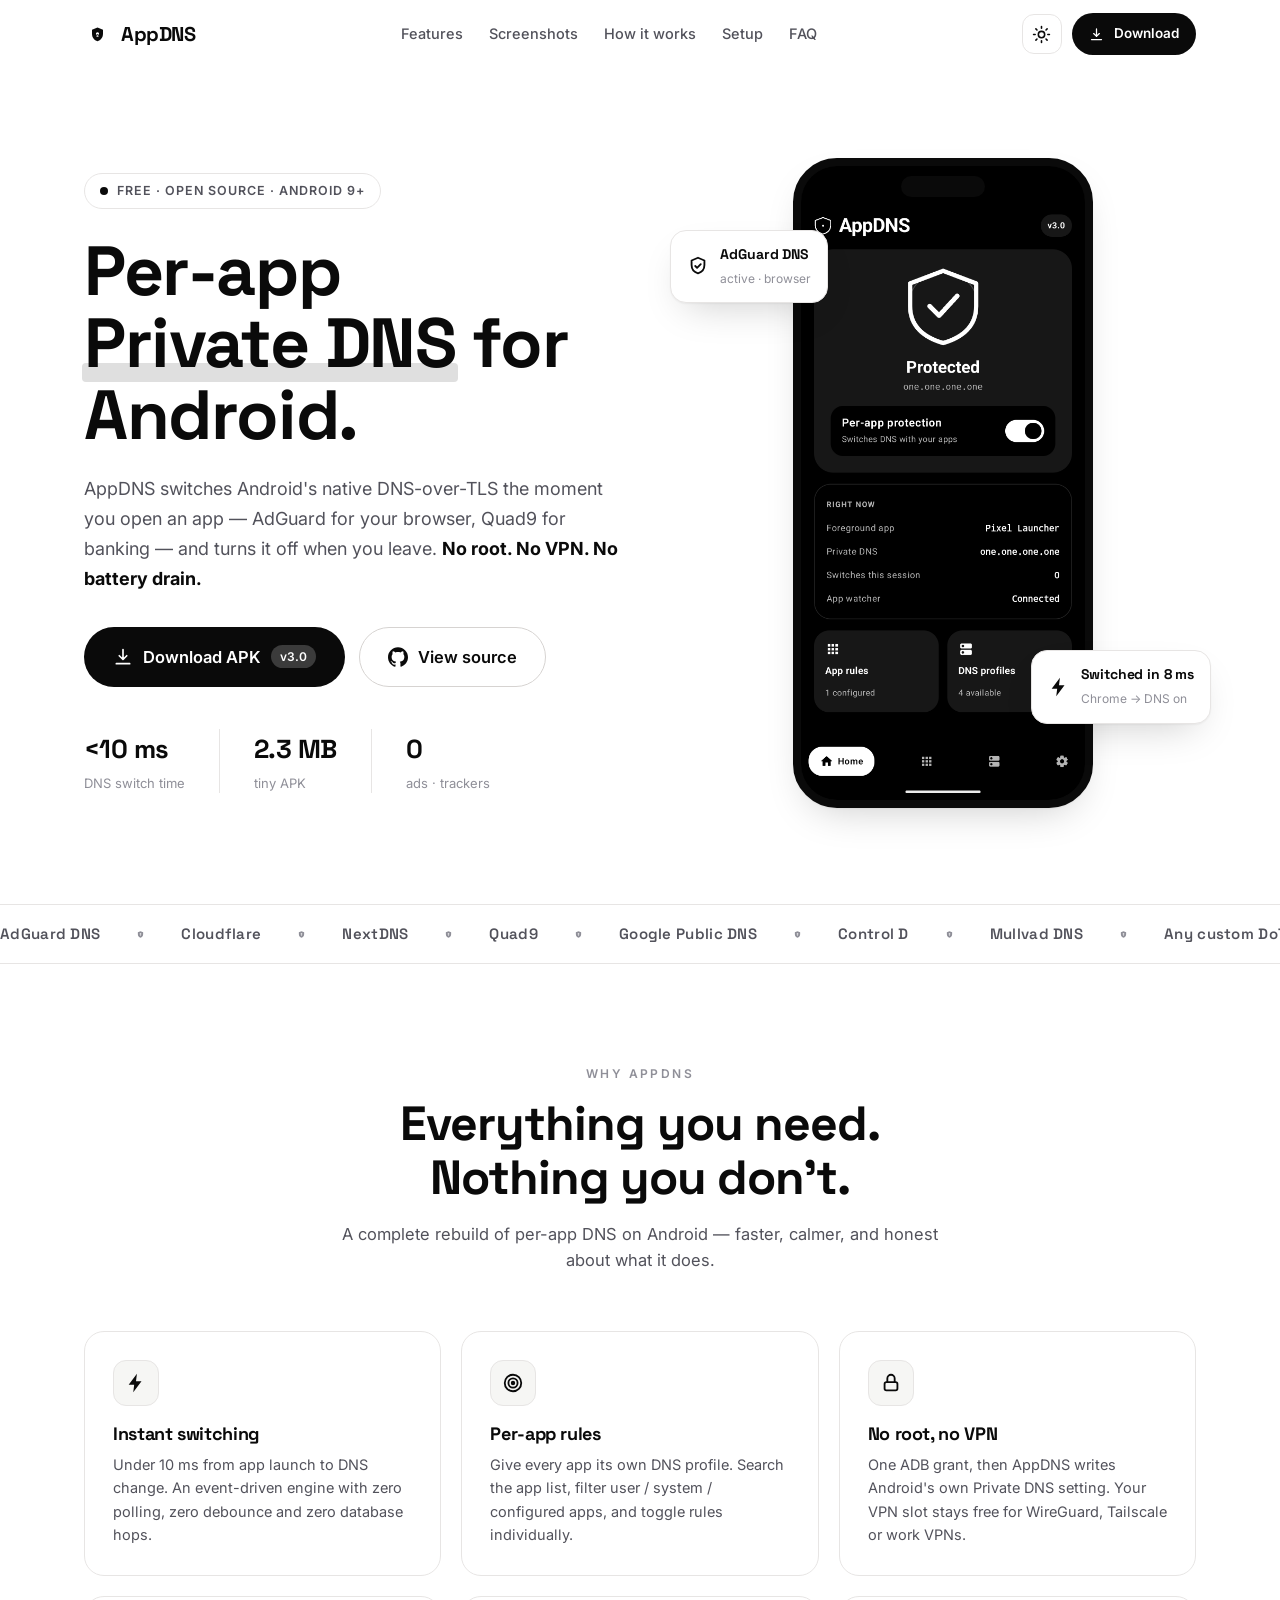
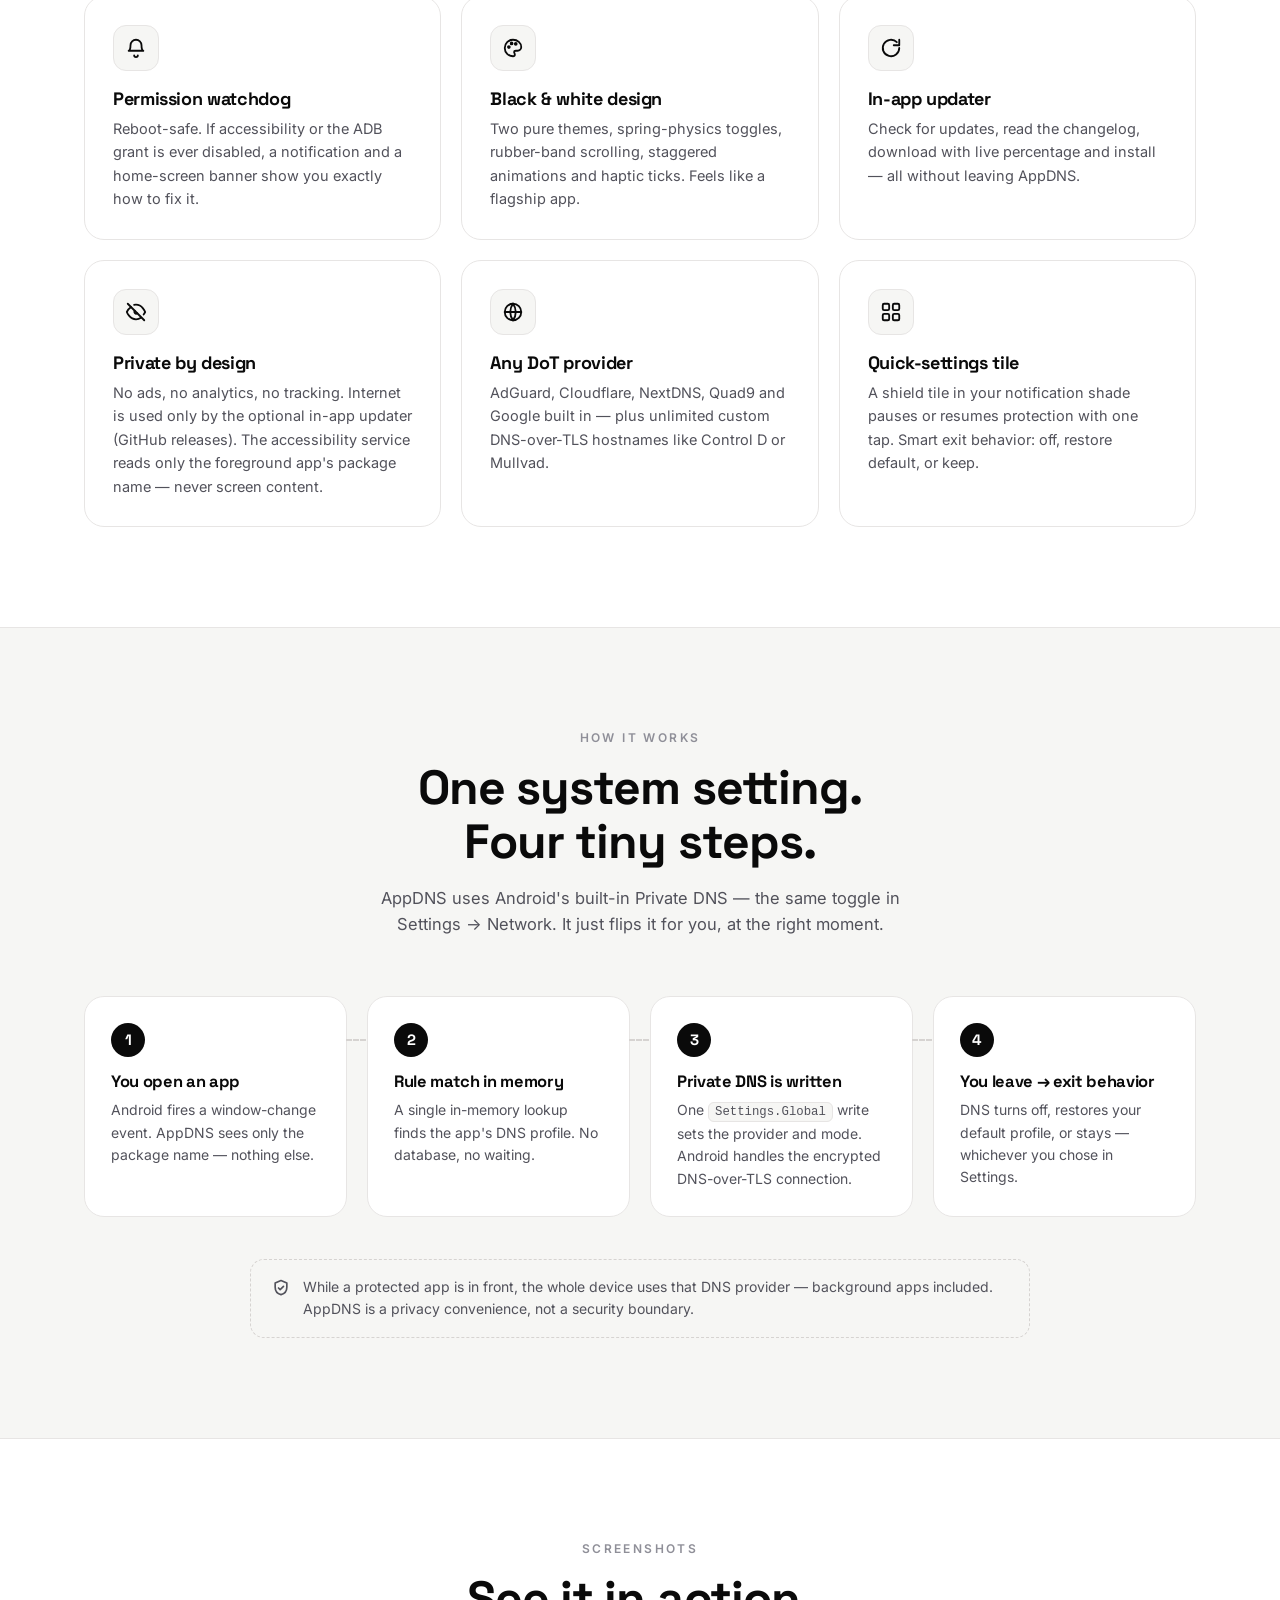
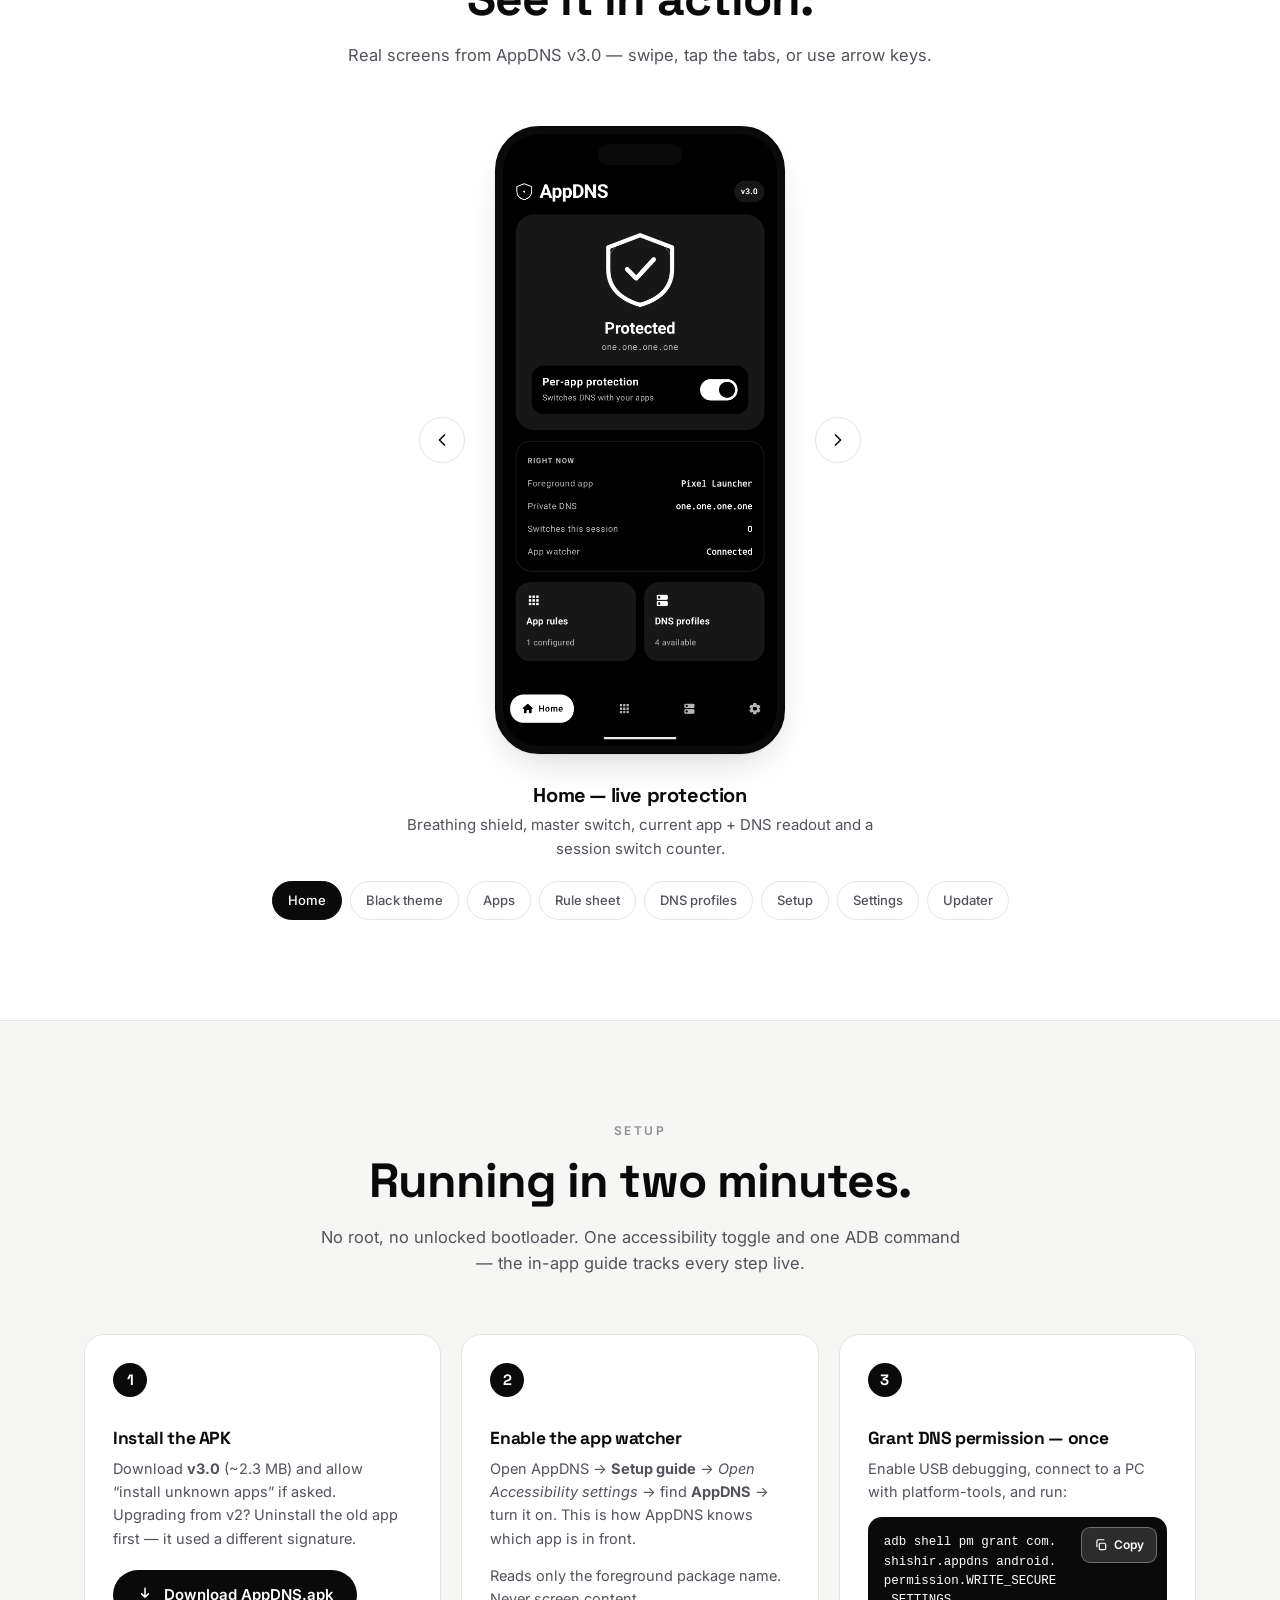
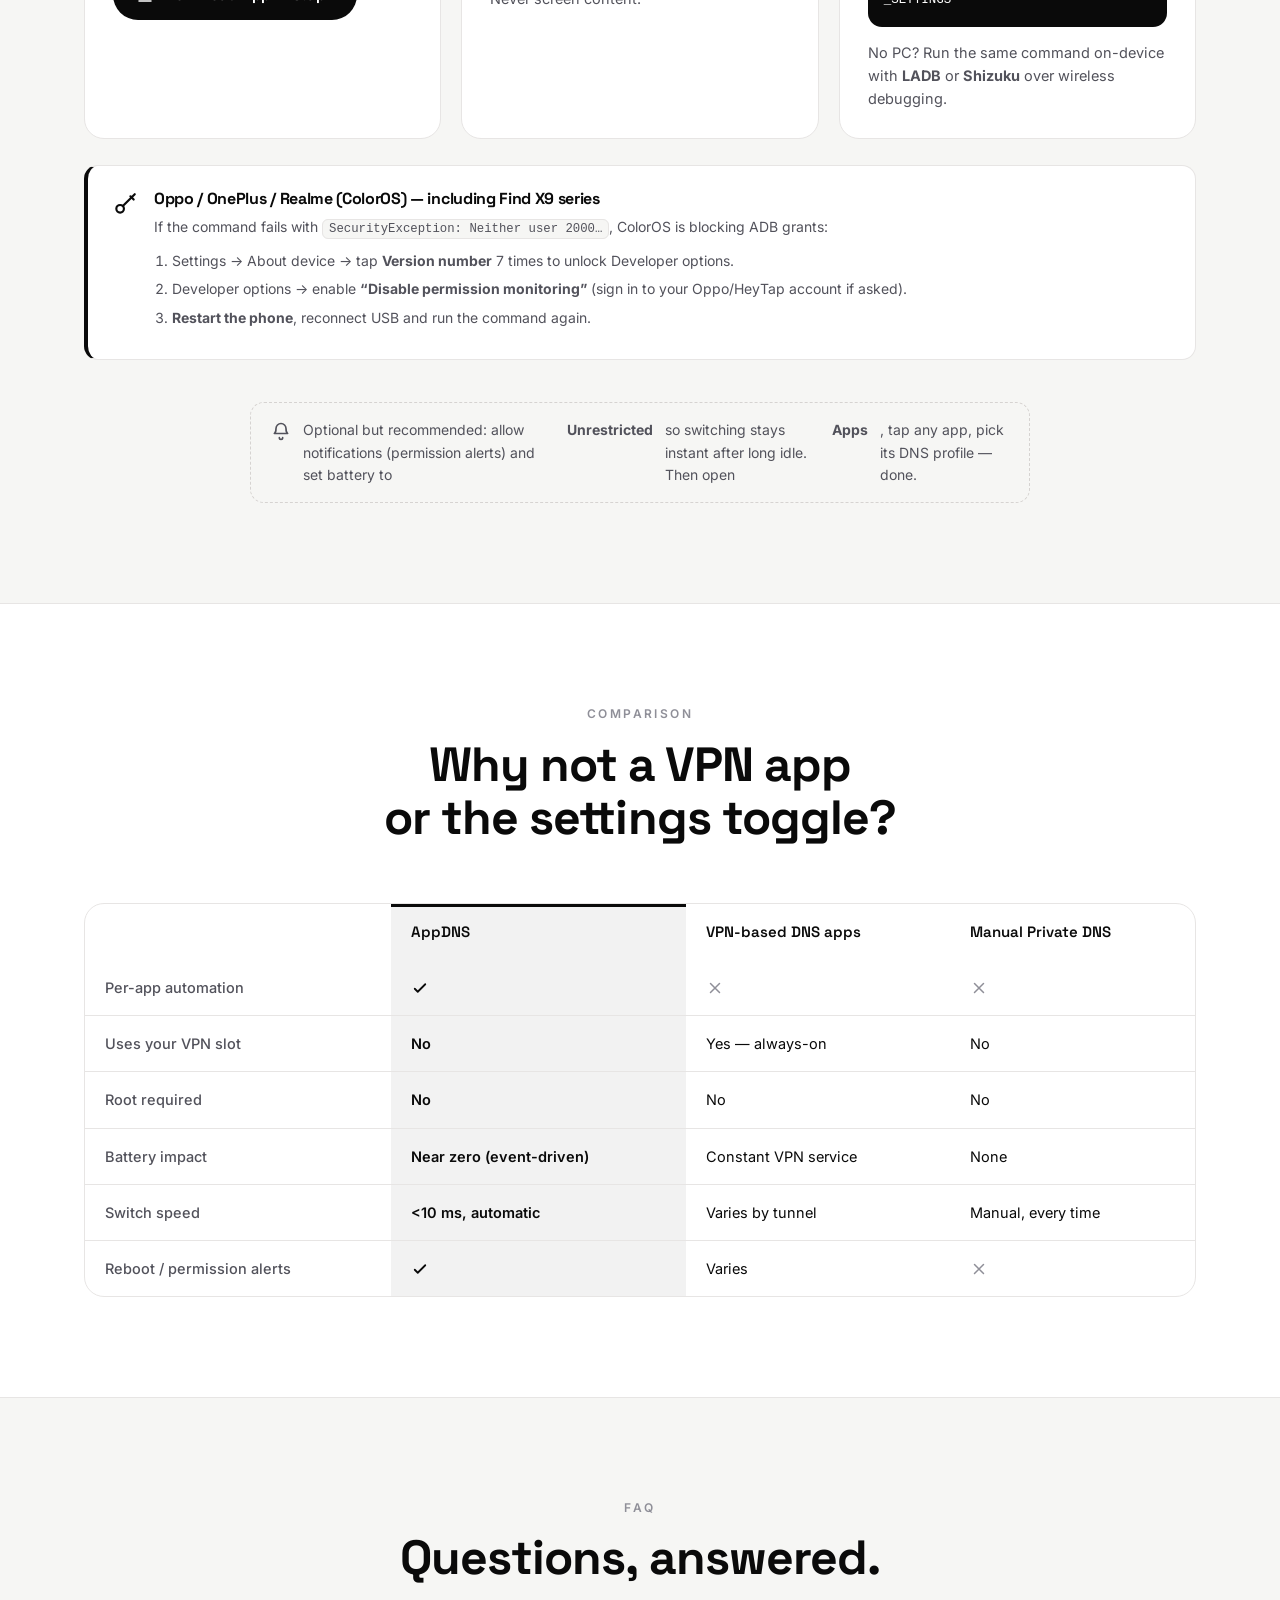
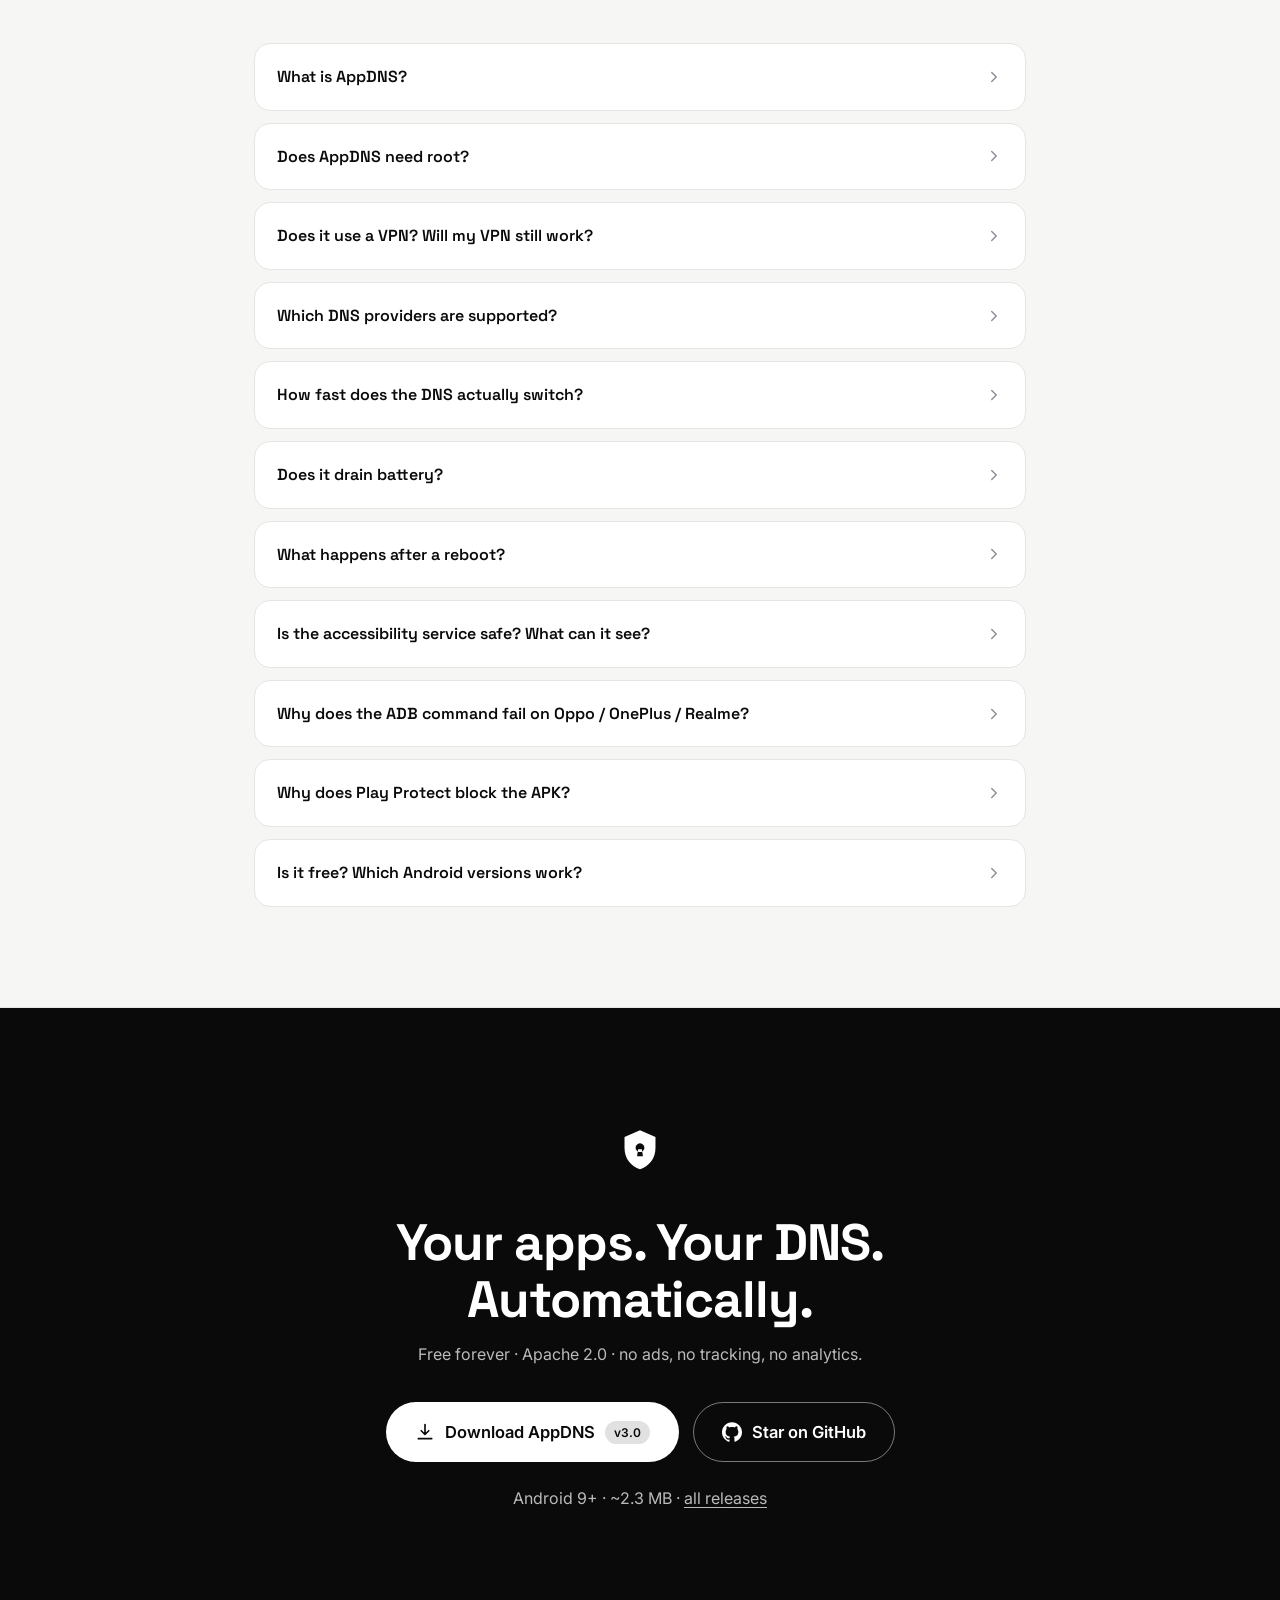
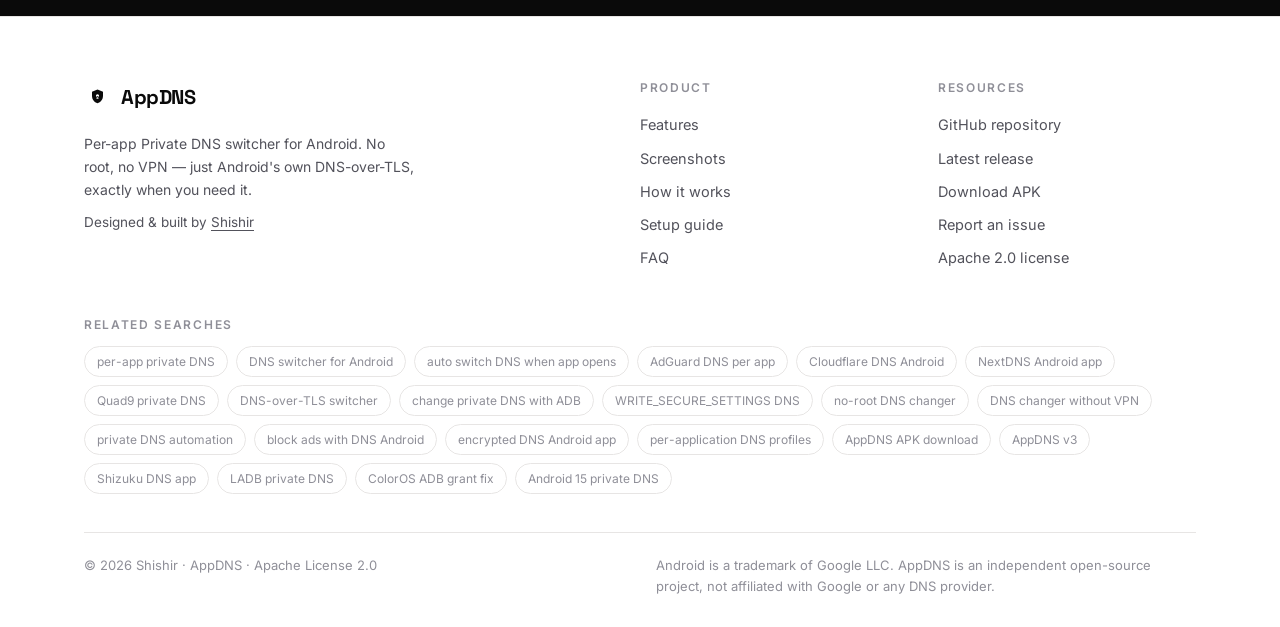
==== commit 9e291180: "Correct privacy wording (updater uses internet); add Play Protect FAQ" ====
--- a/docs/index.html
+++ b/docs/index.html
@@ -65,7 +65,7 @@
     "https://shishir-ip.github.io/AppDNS/screenshots/settings.png",
     "https://shishir-ip.github.io/AppDNS/screenshots/updater.png"
   ],
-  "featureList": "Per-app Private DNS rules, DNS-over-TLS profiles (AdGuard, Cloudflare, NextDNS, Quad9, Google, custom), instant event-driven switching, permission watchdog with reboot alerts, quick-settings tile, in-app updater, black & white themes, no internet permission",
+  "featureList": "Per-app Private DNS rules, DNS-over-TLS profiles (AdGuard, Cloudflare, NextDNS, Quad9, Google, custom), instant event-driven switching, permission watchdog with reboot alerts, quick-settings tile, in-app updater (updater-only internet access), black & white themes, no ads or analytics",
   "offers": { "@type": "Offer", "price": "0", "priceCurrency": "USD", "availability": "https://schema.org/InStock" },
   "author": { "@type": "Person", "name": "Shishir", "url": "https://github.com/Shishir-ip" },
   "license": "https://www.apache.org/licenses/LICENSE-2.0",
@@ -92,10 +92,11 @@
     { "@type": "Question", "name": "Does AppDNS use a VPN?", "acceptedAnswer": { "@type": "Answer", "text": "No. AppDNS writes directly to Android's native Private DNS setting, so your VPN slot stays free. WireGuard, Tailscale and work VPNs keep working, and there is no always-on VPN notification." } },
     { "@type": "Question", "name": "Which DNS providers does AppDNS support?", "acceptedAnswer": { "@type": "Answer", "text": "Any DNS-over-TLS hostname: AdGuard, Cloudflare, NextDNS, Quad9, Google, Control D, Mullvad, or your own server. Four profiles are built in and you can add unlimited custom profiles." } },
     { "@type": "Question", "name": "How fast does AppDNS switch DNS?", "acceptedAnswer": { "@type": "Answer", "text": "Typically under 10 milliseconds after an app comes to the foreground. Rules live in memory and an accessibility window-change event triggers a single system write — no polling, no database, no debounce." } },
-    { "@type": "Question", "name": "Does AppDNS drain battery?", "acceptedAnswer": { "@type": "Answer", "text": "No. It is event-driven and idle between app switches. There is no background polling and no network traffic — the app does not even hold the INTERNET permission." } },
+    { "@type": "Question", "name": "Does AppDNS drain battery?", "acceptedAnswer": { "@type": "Answer", "text": "No. It is event-driven and idle between app switches, with no background polling or network traffic. The only internet use is the optional update check triggered manually in Settings." } },
     { "@type": "Question", "name": "What happens after a reboot?", "acceptedAnswer": { "@type": "Answer", "text": "Both permissions normally survive reboots. If your device ever disables the accessibility service or revokes the ADB grant, AppDNS's watchdog detects it and shows a notification plus a home-screen banner with a fix-it guide." } },
-    { "@type": "Question", "name": "Is the accessibility service safe? What can it see?", "acceptedAnswer": { "@type": "Answer", "text": "AppDNS reads only the foreground app's package name from window-change events. It never reads screen content, keystrokes or personal data, and it has no internet permission, so nothing can leave your device. The full source code is public on GitHub." } },
+    { "@type": "Question", "name": "Is the accessibility service safe? What can it see?", "acceptedAnswer": { "@type": "Answer", "text": "AppDNS reads only the foreground app's package name from window-change events. It never reads screen content, keystrokes or personal data. There are no ads or analytics; the only network use is the optional in-app updater downloading releases from GitHub. The full source code is public on GitHub." } },
     { "@type": "Question", "name": "Why does the ADB command fail on Oppo, OnePlus or Realme?", "acceptedAnswer": { "@type": "Answer", "text": "ColorOS blocks ADB permission grants with 'SecurityException: Neither user 2000...'. Enable Developer options, turn on 'Disable permission monitoring' (sign-in may be required), restart the phone and run the command again. The in-app setup guide walks you through it." } },
+    { "@type": "Question", "name": "Why does Play Protect block the AppDNS APK?", "acceptedAnswer": { "@type": "Answer", "text": "Google automatically blocks sideloaded apps that declare an accessibility service in select markets — a blanket policy, not a malware detection. AppDNS is open source; install via ADB (adb install -r AppDNS.apk) to bypass the install dialog. On work profiles, install into the work user with adb install -r --user <workUserId> AppDNS.apk. A Play Protect appeal is in progress and a Play Store listing is planned." } },
     { "@type": "Question", "name": "Is AppDNS free and which Android versions are supported?", "acceptedAnswer": { "@type": "Answer", "text": "Completely free and open source under Apache 2.0 — no ads, no tracking. It works on Android 9 (Pie) and newer, including Android 15. The APK is about 2.3 MB and future versions install through the built-in updater." } }
   ]
 }
@@ -266,7 +267,7 @@
       <article class="feat-card reveal">
         <div class="feat-ic"><svg aria-hidden="true"><use href="#i-eyeoff"/></svg></div>
         <h3>Private by design</h3>
-        <p>No INTERNET permission, no analytics, no ads. The accessibility service reads only the foreground app's package name — never screen content.</p>
+        <p>No ads, no analytics, no tracking. Internet is used only by the optional in-app updater (GitHub releases). The accessibility service reads only the foreground app's package name — never screen content.</p>
       </article>
       <article class="feat-card reveal d1">
         <div class="feat-ic"><svg aria-hidden="true"><use href="#i-globe"/></svg></div>
@@ -455,7 +456,7 @@
       </div>
       <div class="faq-item reveal">
         <button class="faq-q" type="button" aria-expanded="false"><span>Does it drain battery?</span><svg aria-hidden="true"><use href="#i-chev"/></svg></button>
-        <div class="faq-a"><div><p>No. AppDNS is event-driven and idle between app switches. There's no background polling and no network traffic — the app doesn't even hold the <code>INTERNET</code> permission.</p></div></div>
+        <div class="faq-a"><div><p>No. AppDNS is event-driven and idle between app switches — no background polling, no network traffic. The only internet use is the optional update check you trigger manually in Settings.</p></div></div>
       </div>
       <div class="faq-item reveal">
         <button class="faq-q" type="button" aria-expanded="false"><span>What happens after a reboot?</span><svg aria-hidden="true"><use href="#i-chev"/></svg></button>
@@ -463,11 +464,15 @@
       </div>
       <div class="faq-item reveal">
         <button class="faq-q" type="button" aria-expanded="false"><span>Is the accessibility service safe? What can it see?</span><svg aria-hidden="true"><use href="#i-chev"/></svg></button>
-        <div class="faq-a"><div><p>AppDNS reads <b>only the foreground app's package name</b> from window-change events. It never reads screen content, keystrokes or personal data, and it has no internet permission, so nothing can leave your device. The full source code is public on GitHub.</p></div></div>
+        <div class="faq-a"><div><p>AppDNS reads <b>only the foreground app's package name</b> from window-change events. It never reads screen content, keystrokes or personal data. There are no ads or analytics — the only network use is the optional update check/download from GitHub that you trigger in Settings. The full source code is public on GitHub.</p></div></div>
       </div>
       <div class="faq-item reveal">
         <button class="faq-q" type="button" aria-expanded="false"><span>Why does the ADB command fail on Oppo / OnePlus / Realme?</span><svg aria-hidden="true"><use href="#i-chev"/></svg></button>
         <div class="faq-a"><div><p>ColorOS blocks ADB permission grants with <code>SecurityException: Neither user 2000…</code>. Enable Developer options → turn on <b>“Disable permission monitoring”</b> (sign-in may be required), restart the phone and run the command again. The in-app setup guide walks you through it.</p></div></div>
+      </div>
+      <div class="faq-item reveal">
+        <button class="faq-q" type="button" aria-expanded="false"><span>Why does Play Protect block the APK?</span><svg aria-hidden="true"><use href="#i-chev"/></svg></button>
+        <div class="faq-a"><div><p>Google automatically blocks <b>sideloaded</b> apps that use an accessibility service in some regions — it's a blanket policy, not a malware finding. AppDNS is open source and clean. Workaround: install via ADB with <code>adb install -r AppDNS.apk</code>, which bypasses the install dialog. On a work profile, install into the work user (<code>adb shell pm list users</code> to find its ID, then <code>adb install -r --user &lt;id&gt; AppDNS.apk</code>). A Play Protect appeal is in progress; a Play Store listing is planned.</p></div></div>
       </div>
       <div class="faq-item reveal">
         <button class="faq-q" type="button" aria-expanded="false"><span>Is it free? Which Android versions work?</span><svg aria-hidden="true"><use href="#i-chev"/></svg></button>
@@ -480,7 +485,7 @@
   <div class="container cta-inner reveal">
     <svg class="cta-shield" aria-hidden="true"><use href="#i-shield"/></svg>
     <h2>Your apps. Your DNS.<br>Automatically.</h2>
-    <p>Free forever · Apache 2.0 · no ads, no tracking, no internet permission.</p>
+    <p>Free forever · Apache 2.0 · no ads, no tracking, no analytics.</p>
     <div class="hero-cta">
       <a class="btn btn-invert btn-lg" href="https://github.com/Shishir-ip/AppDNS/releases/latest/download/AppDNS.apk">
         <svg aria-hidden="true"><use href="#i-download"/></svg>
